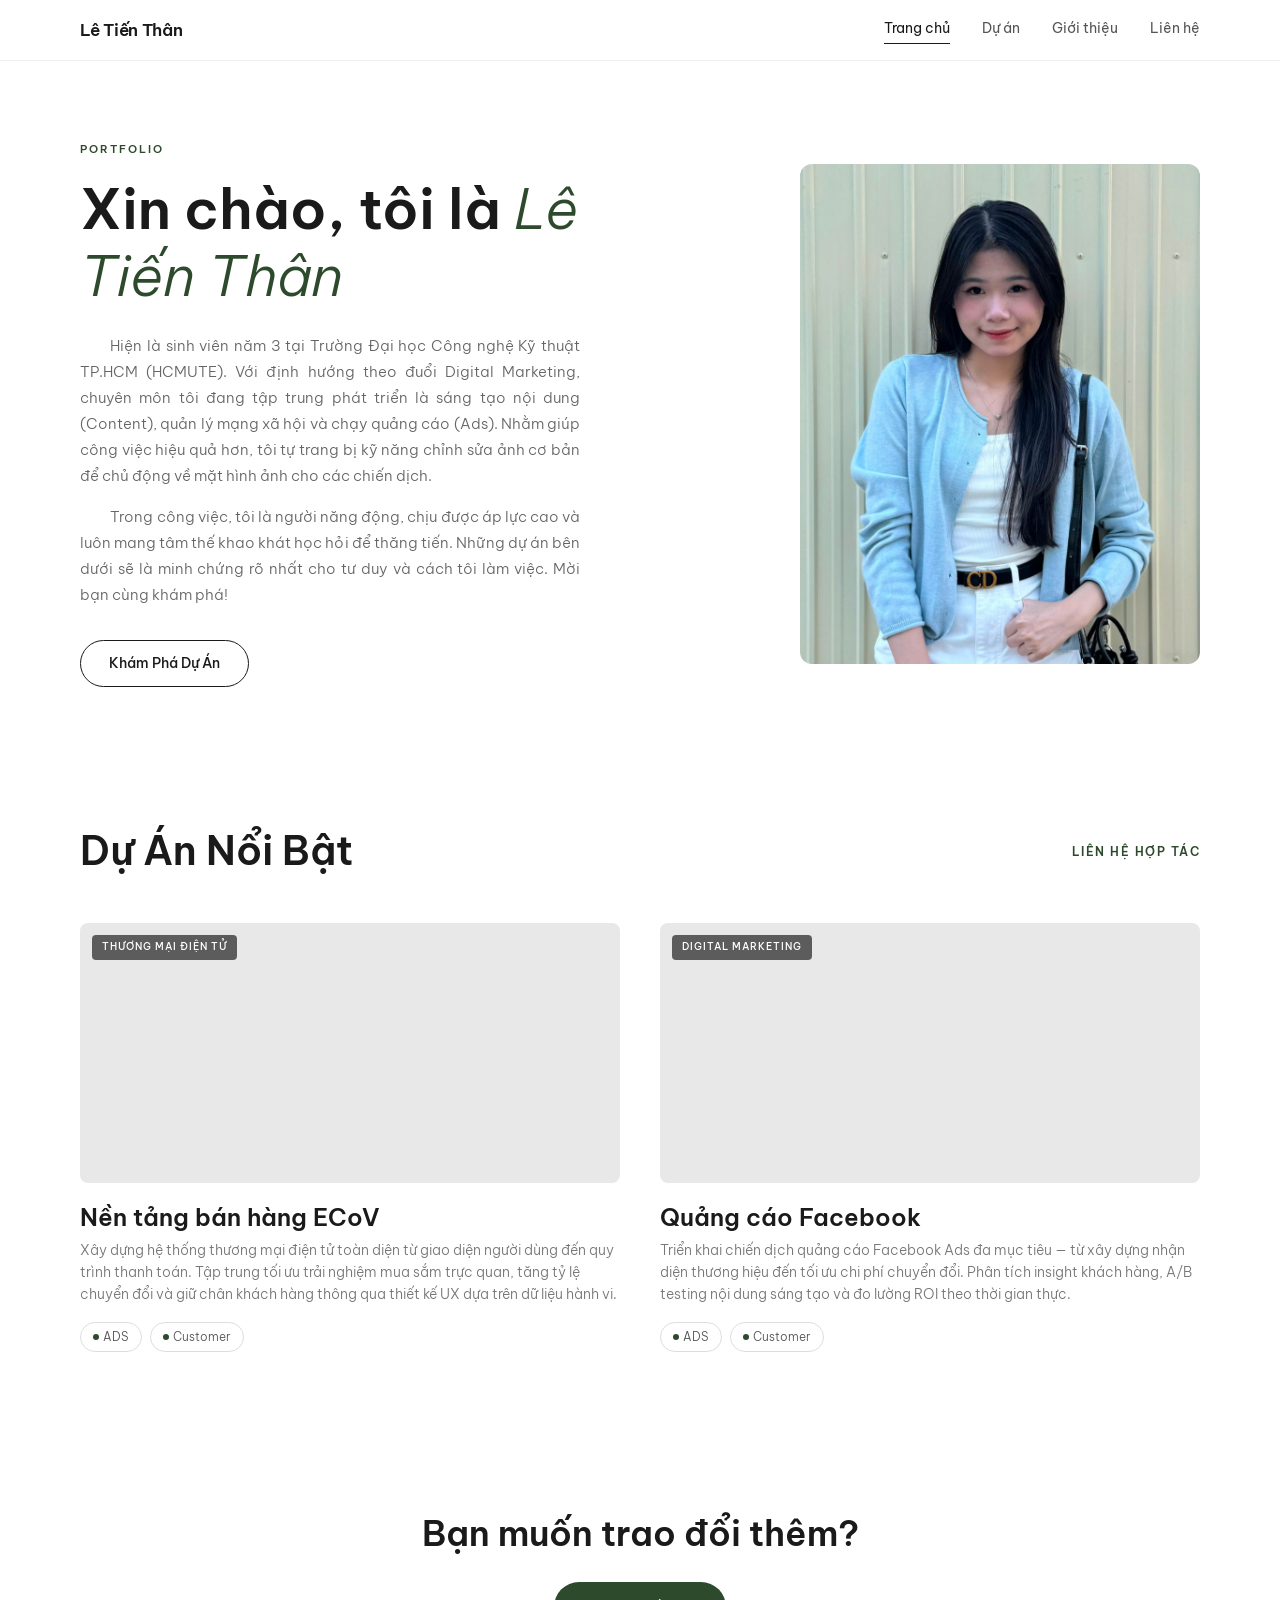
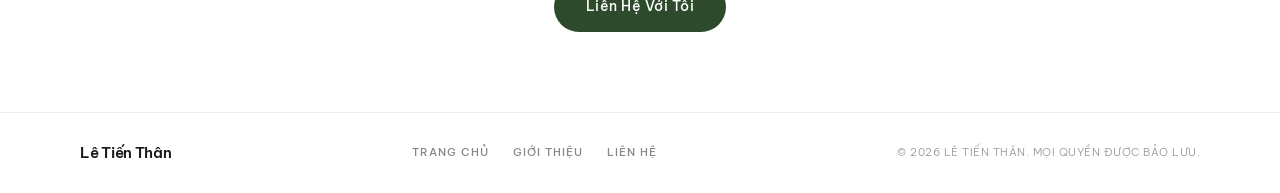
==== index.html @ 452ec24a "fix: change color and background btn" ====
<!DOCTYPE html>
<html lang="vi">

<head>
  <meta charset="UTF-8">
  <meta name="viewport" content="width=device-width, initial-scale=1.0">
  <meta name="description" content="Portfolio cá nhân của Lê Tiến Thân - Sinh viên ngành Thương mại điện tử tại HCMUTE">
  <meta property="og:title" content="Lê Tiến Thân | Portfolio">
  <meta property="og:description" content="Sinh viên Thương mại điện tử tại HCMUTE - Digital Marketing, Content, Ads">
  <meta property="og:type" content="website">
  <title>Lê Tiến Thân | Trang Chủ</title>
  <link rel="stylesheet" href="https://cdnjs.cloudflare.com/ajax/libs/font-awesome/6.5.1/css/all.min.css"
    crossorigin="anonymous" referrerpolicy="no-referrer" />
  <link rel="stylesheet" href="styles.css">
  <script src="script.js" defer></script>
</head>

<body>

  <!-- HEADER -->
  <header class="header">
    <div class="container">
      <a href="index.html" class="logo">Lê Tiến Thân</a>
      <nav class="nav">
        <a href="index.html" class="active">Trang chủ</a>
        <a href="#projects">Dự án</a>
        <a href="about.html">Giới thiệu</a>
        <a href="contact.html">Liên hệ</a>
      </nav>
      <button class="menu-toggle" type="button" aria-expanded="false" aria-label="Mở menu điều hướng">
        <span></span>
        <span></span>
        <span></span>
      </button>
    </div>
  </header>

  <!-- HERO -->
  <section class="hero-home reveal">
    <div class="container">
      <div class="hero-content">
        <span class="label-text">Portfolio</span>
        <h1>Xin chào, tôi là <em class="serif-italic">Lê Tiến Thân</em></h1>
        <p>Hiện là sinh viên năm 3 tại Trường Đại học Công nghệ Kỹ thuật TP.HCM (HCMUTE). Với định hướng theo đuổi
          Digital Marketing, chuyên môn tôi đang tập trung phát triển là sáng tạo nội dung (Content), quản lý mạng xã
          hội và chạy quảng cáo (Ads). Nhằm giúp công việc hiệu quả hơn, tôi tự trang bị kỹ năng chỉnh sửa ảnh cơ bản để
          chủ động về mặt hình ảnh cho các chiến dịch.</p>
        <p>Trong công việc, tôi là người năng động, chịu được áp lực cao và luôn mang tâm thế khao khát học hỏi để thăng
          tiến. Những dự án bên dưới sẽ là minh chứng rõ nhất cho tư duy và cách tôi làm việc. Mời bạn cùng khám phá!
        </p>
        <a href="#projects" class="btn-outline">Khám Phá Dự Án</a>
      </div>
      <div class="hero-image">
        <img src="images/profile.png" alt="Lê Tiến Thân"
          onerror="this.style.display='none'; this.parentElement.innerHTML='<div class=hero-image-placeholder>Thêm ảnh: images/profile.jpg</div>'">
      </div>
    </div>
  </section>

  <!-- PROJECTS -->
  <section class="projects-section reveal" id="projects">
    <div class="container">
      <div class="projects-header">
        <h2>Dự Án Nổi Bật</h2>
        <a href="contact.html">LIÊN HỆ HỢP TÁC</a>
      </div>
      <div class="projects-grid">

        <!-- Project 1: ECoV -->
        <a href="project-ecov.html" class="project-card">
          <div class="project-card-image">
            <span class="badge">Thương mại điện tử</span>
            <img src="images/project-1.jpg" alt="Nền tảng bán hàng ECoV" onerror="this.style.display='none'">
          </div>
          <h3>Nền tảng bán hàng ECoV</h3>
          <p>Xây dựng hệ thống thương mại điện tử toàn diện từ giao diện người dùng đến quy trình thanh toán. Tập trung
            tối ưu trải nghiệm mua sắm trực quan, tăng tỷ lệ chuyển đổi và giữ chân khách hàng thông qua thiết kế UX dựa
            trên dữ liệu hành vi.</p>
          <div class="project-tags">
            <span class="tag"><span class="dot"></span> ADS</span>
            <span class="tag"><span class="dot"></span> Customer</span>
          </div>
        </a>

        <!-- Project 2: Quảng cáo Facebook -->
        <a href="project-fbads.html" class="project-card">
          <div class="project-card-image">
            <span class="badge">Digital Marketing</span>
            <img src="images/project-2.jpg" alt="Quảng cáo Facebook" onerror="this.style.display='none'">
          </div>
          <h3>Quảng cáo Facebook</h3>
          <p>Triển khai chiến dịch quảng cáo Facebook Ads đa mục tiêu — từ xây dựng nhận diện thương hiệu đến tối ưu chi
            phí chuyển đổi. Phân tích insight khách hàng, A/B testing nội dung sáng tạo và đo lường ROI theo thời gian
            thực.</p>
          <div class="project-tags">
            <span class="tag"><span class="dot"></span> ADS</span>
            <span class="tag"><span class="dot"></span> Customer</span>
          </div>
        </a>

      </div>
    </div>
  </section>

  <!-- CTA LIÊN HỆ -->
  <section class="cta-section reveal">
    <div class="container">
      <h2>Bạn muốn trao đổi thêm?</h2>
      <a href="contact.html" class="btn-primary">Liên Hệ Với Tôi</a>
    </div>
  </section>

  <!-- FOOTER -->
  <footer class="footer">
    <div class="container">
      <span class="footer-logo">Lê Tiến Thân</span>
      <div class="footer-links">
        <a href="index.html">Trang chủ</a>
        <a href="about.html">Giới thiệu</a>
        <a href="contact.html">Liên hệ</a>
      </div>
      <span class="footer-copyright">© 2026 LÊ TIẾN THÂN. MỌI QUYỀN ĐƯỢC BẢO LƯU.</span>
    </div>
  </footer>

  <!-- BACK TO TOP -->
  <button class="back-to-top" id="back-to-top" aria-label="Quay lại đầu trang">
    <i class="fa-solid fa-arrow-up"></i>
  </button>

</body>

</html>
---- styles.css ----
/* ===== RESET & BASE ===== */
@import url('https://fonts.googleapis.com/css2?family=Be+Vietnam+Pro:ital,wght@0,300;0,400;0,500;0,600;0,700;1,300;1,400&display=swap');

*,
*::before,
*::after {
  margin: 0;
  padding: 0;
  box-sizing: border-box;
}

html {
  scroll-behavior: smooth;
}

body {
  font-family: 'Be Vietnam Pro', sans-serif;
  font-size: 16px;
  line-height: 1.6;
  color: #1a1a1a;
  background-color: #ffffff;
  font-weight: 300;
  -webkit-font-smoothing: antialiased;
}

a {
  text-decoration: none;
  color: inherit;
  transition: color 0.3s ease;
}

img {
  max-width: 100%;
  height: auto;
  display: block;
}

ul,
ol {
  list-style: none;
}

button {
  cursor: pointer;
  border: none;
  background: none;
  font-family: inherit;
}

input,
textarea {
  font-family: inherit;
  outline: none;
}

/* ===== TYPOGRAPHY ===== */
h1,
h2,
h3,
h4,
h5,
h6 {
  font-family: 'Be Vietnam Pro', sans-serif;
  font-weight: 600;
  line-height: 1.2;
}

h1 {
  font-size: 3.5rem;
}

h2 {
  font-size: 2.5rem;
}

h3 {
  font-size: 1.5rem;
}

h4 {
  font-size: 1.125rem;
}

.serif-italic {
  font-family: 'Be Vietnam Pro', sans-serif;
  font-weight: 300;
  font-style: italic;
  color: #2d4a2d;
}

.label-text {
  font-size: 0.7rem;
  font-weight: 600;
  letter-spacing: 2px;
  text-transform: uppercase;
  color: #2d4a2d;
}

/* ===== CONTAINER ===== */
.container {
  max-width: 1200px;
  margin: 0 auto;
  padding: 0 40px;
}

/* ===== HEADER / NAV ===== */
.header {
  position: sticky;
  top: 0;
  z-index: 100;
  background: #fff;
  border-bottom: 1px solid #eee;
}

.header .container {
  display: flex;
  justify-content: space-between;
  align-items: center;
  height: 60px;
  position: relative;
}

.logo {
  font-family: 'Be Vietnam Pro', sans-serif;
  font-size: 1.05rem;
  font-weight: 600;
  letter-spacing: -0.3px;
  color: #1a1a1a;
}

.nav {
  display: flex;
  align-items: center;
  gap: 32px;
}

.nav a {
  font-size: 0.85rem;
  font-weight: 400;
  color: #555;
  position: relative;
  padding-bottom: 2px;
}

.nav a:hover,
.nav a.active {
  color: #1a1a1a;
}

.nav a.active::after {
  content: '';
  position: absolute;
  bottom: -2px;
  left: 0;
  right: 0;
  height: 1px;
  background: #1a1a1a;
}

.menu-toggle {
  display: none;
  flex-direction: column;
  align-items: center;
  justify-content: center;
  gap: 5px;
  cursor: pointer;
  width: 44px;
  height: 44px;
  padding: 0;
}

.menu-toggle span {
  width: 24px;
  height: 2px;
  background: #1a1a1a;
  transition: transform 0.3s ease, opacity 0.3s ease;
}

.header.menu-open .menu-toggle span:nth-child(1) {
  transform: translateY(7px) rotate(45deg);
}

.header.menu-open .menu-toggle span:nth-child(2) {
  opacity: 0;
}

.header.menu-open .menu-toggle span:nth-child(3) {
  transform: translateY(-7px) rotate(-45deg);
}

/* ===== HERO - HOME ===== */
.hero-home {
  padding: 80px 0 60px;
}

.hero-home .container {
  display: flex;
  justify-content: space-between;
  align-items: center;
  gap: 60px;
}

.hero-content {
  flex: 1;
  max-width: 500px;
}

.hero-content .label-text {
  margin-bottom: 16px;
  display: block;
}

.hero-content h1 {
  margin-bottom: 24px;
}

.hero-content p {
  font-size: 0.95rem;
  color: #666;
  line-height: 1.7;
  margin-bottom: 16px;
  text-align: justify;
  text-indent: 2em;
}

.hero-content p:last-of-type {
  margin-bottom: 32px;
}

.hero-image {
  flex: 0 0 400px;
  height: 500px;
  border-radius: 12px;
  overflow: hidden;
  background: linear-gradient(135deg, #3a5a3a, #5a7a5a);
  position: relative;
}

.hero-image img {
  width: 100%;
  height: 100%;
  object-fit: cover;
}

.hero-image-placeholder {
  width: 100%;
  height: 100%;
  display: flex;
  align-items: center;
  justify-content: center;
  color: rgba(255, 255, 255, 0.5);
  font-size: 0.9rem;
}

/* ===== BUTTONS ===== */
.btn-outline {
  display: inline-block;
  padding: 12px 28px;
  border: 1.5px solid #1a1a1a;
  border-radius: 30px;
  font-size: 0.85rem;
  font-weight: 500;
  color: #1a1a1a;
  transition: all 0.3s ease;
}

.btn-outline:hover {
  background: #2d4a2d;;
  color: #fff;
}

.btn-primary {
  display: inline-block;
  padding: 14px 32px;
  background: #2d4a2d;
  color: #fff;
  border-radius: 30px;
  font-size: 0.85rem;
  font-weight: 500;
  letter-spacing: 0.5px;
  transition: all 0.3s ease;
  border: none;
}

.btn-primary:hover {
  background: #1e361e;
  transform: translateY(-1px);
}

.btn-primary:disabled {
  opacity: 0.7;
  cursor: not-allowed;
  transform: none;
}

.btn-dark {
  display: inline-flex;
  align-items: center;
  gap: 10px;
  padding: 16px 32px;
  background: #1a1a1a;
  color: #fff;
  border-radius: 0;
  font-size: 0.75rem;
  font-weight: 600;
  letter-spacing: 2px;
  text-transform: uppercase;
  transition: all 0.3s ease;
  border: none;
}

.btn-dark:hover {
  background: #333;
}

/* ===== PROJECTS SECTION ===== */
.projects-section {
  padding: 80px 0;
}

.projects-header {
  display: flex;
  justify-content: space-between;
  align-items: center;
  margin-bottom: 48px;
}

.projects-header a {
  font-size: 0.75rem;
  font-weight: 600;
  letter-spacing: 1.5px;
  text-transform: uppercase;
  color: #2d4a2d;
}

.projects-header a:hover {
  text-decoration: underline;
}

.projects-grid {
  display: grid;
  grid-template-columns: 1fr 1fr;
  gap: 40px;
}

.project-card {
  transition: transform 0.3s ease;
}

.project-card:hover {
  transform: translateY(-4px);
}

.project-card-image {
  width: 100%;
  height: 260px;
  border-radius: 8px;
  overflow: hidden;
  margin-bottom: 20px;
  background: #e8e8e8;
  position: relative;
}

.project-card-image img {
  width: 100%;
  height: 100%;
  object-fit: cover;
}

.project-card-image .badge {
  position: absolute;
  top: 12px;
  left: 12px;
  background: rgba(0, 0, 0, 0.6);
  color: #fff;
  padding: 4px 10px;
  border-radius: 4px;
  font-size: 0.65rem;
  font-weight: 500;
  letter-spacing: 1px;
  text-transform: uppercase;
}

.project-card h3 {
  margin-bottom: 8px;
  font-family: 'Be Vietnam Pro', sans-serif;
  font-weight: 600;
}

.project-card p {
  font-size: 0.85rem;
  color: #777;
  line-height: 1.6;
  margin-bottom: 16px;
}

.project-tags {
  display: flex;
  gap: 8px;
  flex-wrap: wrap;
}

.tag {
  display: inline-flex;
  align-items: center;
  gap: 4px;
  padding: 5px 12px;
  border: 1px solid #ddd;
  border-radius: 20px;
  font-size: 0.72rem;
  color: #555;
}

.tag .dot {
  width: 6px;
  height: 6px;
  border-radius: 50%;
  background: #2d4a2d;
}

/* ===== NEWSLETTER SECTION ===== */
.newsletter-section {
  padding: 60px 0;
  background: #f5f5f0;
  margin: 0;
}

.newsletter-section .container {
  max-width: 600px;
}

.newsletter-section h2 {
  font-size: 2rem;
  margin-bottom: 12px;
}

.newsletter-section p {
  font-size: 0.9rem;
  color: #777;
  margin-bottom: 32px;
}

.newsletter-form {
  display: flex;
  gap: 12px;
}

.newsletter-form input {
  flex: 1;
  padding: 14px 20px;
  border: 1px solid #ccc;
  border-radius: 30px;
  font-size: 0.85rem;
  background: #fff;
}

.newsletter-form input::placeholder {
  color: #aaa;
}

/* ===== FOOTER ===== */
.footer {
  padding: 28px 0;
  border-top: 1px solid #eee;
  background: #fff;
}

.footer .container {
  display: flex;
  justify-content: space-between;
  align-items: center;
  flex-wrap: wrap;
  gap: 16px;
}

.footer-logo {
  font-family: 'Be Vietnam Pro', sans-serif;
  font-size: 0.95rem;
  font-weight: 600;
  letter-spacing: -0.3px;
}

.footer-links {
  display: flex;
  gap: 24px;
}

.footer-links a {
  font-size: 0.7rem;
  font-weight: 500;
  letter-spacing: 1px;
  text-transform: uppercase;
  color: #888;
}

.footer-links a:hover {
  color: #1a1a1a;
}

.footer-copyright {
  font-size: 0.7rem;
  color: #999;
  letter-spacing: 0.5px;
}

/* ===== ABOUT PAGE - HERO ===== */
.hero-about {
  padding: 60px 0 80px;
}

.hero-about .container {
  display: flex;
  gap: 60px;
  align-items: stretch;
}

.about-image {
  flex: 0 0 380px;
  border-radius: 8px;
  overflow: hidden;
  background: linear-gradient(135deg, #555, #888);
  min-height: 450px;
  position: relative;
}

.about-image img {
  width: 100%;
  height: 100%;
  object-fit: cover;
}

.about-image-overlay {
  position: absolute;
  bottom: 0;
  left: 0;
  right: 0;
  padding: 24px;
  background: linear-gradient(transparent, rgba(0, 0, 0, 0.7));
  color: #fff;
}

.about-image-overlay p {
  font-size: 0.8rem;
  color: rgba(255, 255, 255, 0.8);
  line-height: 1.5;
}

.about-content {
  flex: 1;
  display: flex;
  flex-direction: column;
  justify-content: center;
}

.about-content .label-text {
  margin-bottom: 16px;
  display: block;
}

.about-content h1 {
  font-size: 3rem;
  margin-bottom: 28px;
  line-height: 1.15;
}

.about-content h1 em {
  color: #2d4a2d;
  font-style: normal;
  font-weight: 300;
}

.about-content .description {
  font-size: 0.9rem;
  color: #666;
  line-height: 1.8;
  margin-bottom: 20px;
  text-align: justify;
}

.about-content .view-link {
  font-size: 0.9rem;
  color: #1a1a1a;
  font-weight: 600;
  border-bottom: 1.5px solid #1a1a1a;
  padding-bottom: 2px;
  text-decoration: none;
}

.about-content .view-link:hover {
  color: #2d4a2d;
}

/* ===== SKILLS SECTION ===== */
.skills-section {
  padding: 80px 0;
  background: #fafafa;
}

.skills-section .container {
  display: flex;
  gap: 60px;
  align-items: flex-start;
}

.skills-intro {
  flex: 0 0 260px;
}

.skills-intro h2 {
  font-size: 2rem;
  margin-bottom: 16px;
}

.skills-intro p {
  font-size: 0.9rem;
  color: #777;
  line-height: 1.7;
}

.skills-grid {
  flex: 1;
  display: grid;
  grid-template-columns: repeat(3, 1fr);
  gap: 16px;
}

.skill-card {
  background: #fff;
  border: 1px solid #eee;
  border-radius: 12px;
  padding: 28px;
  transition: all 0.3s ease;
  text-align: center;
}

.skill-card:hover {
  border-color: #ccc;
  transform: translateY(-2px);
  box-shadow: 0 4px 16px rgba(0, 0, 0, 0.06);
}

.skill-icon {
  width: 40px;
  height: 40px;
  display: flex;
  align-items: center;
  justify-content: center;
  margin: 0 auto 16px;
  font-size: 1.4rem;
  color: #2d4a2d;
}

.skill-card .skill-label {
  font-size: 0.65rem;
  font-weight: 600;
  letter-spacing: 1.5px;
  text-transform: uppercase;
  color: #999;
  margin-bottom: 4px;
}

.skill-card .skill-name {
  font-size: 1rem;
  font-weight: 600;
  color: #1a1a1a;
}

/* ===== CTA SECTION ===== */
.cta-section {
  padding: 80px 0;
  text-align: center;
}

.cta-section h2 {
  font-size: 2.2rem;
  margin-bottom: 28px;
}

/* ===== CONTACT PAGE - HERO ===== */
.hero-contact {
  padding: 60px 0 40px;
}

.hero-contact h1 {
  font-size: 3.5rem;
  margin-bottom: 20px;
}

.hero-contact h1 em {
  color: #2d4a2d;
}

.hero-contact p {
  font-size: 0.9rem;
  color: #666;
  max-width: 400px;
  line-height: 1.7;
}

/* ===== CONTACT FORM SECTION ===== */
.contact-section {
  padding: 40px 0 60px;
}

.contact-section .container {
  display: flex;
  gap: 60px;
}

.contact-info {
  flex: 0 0 240px;
  align-self: flex-start;
}

.contact-block {
  margin-bottom: 36px;
}

.contact-block .label-text {
  margin-bottom: 12px;
  display: block;
}

.contact-block h3 {
  font-family: 'Be Vietnam Pro', sans-serif;
  font-size: 1.1rem;
  font-weight: 600;
  margin-bottom: 4px;
}

.contact-block p {
  font-size: 0.85rem;
  color: #777;
  line-height: 1.5;
}

.social-icons {
  display: flex;
  gap: 12px;
}

.social-icon {
  width: 40px;
  height: 40px;
  border: 1px solid #ddd;
  border-radius: 50%;
  display: flex;
  align-items: center;
  justify-content: center;
  font-size: 0.85rem;
  color: #555;
  transition: all 0.3s ease;
}

.social-icon:hover {
  border-color: #2d4a2d;
  color: #2d4a2d;
  background: #f0f5f0;
}

.contact-content {
  flex: 1;
  display: flex;
  flex-direction: column;
  gap: 24px;
}

.contact-form {
  padding: 32px;
  background: #f8f7f1;
  border: 1px solid #ece8da;
  border-radius: 16px;
}

.contact-form-intro {
  margin-bottom: 24px;
}

.contact-form-intro .label-text {
  display: block;
  margin-bottom: 12px;
}

.contact-form-intro h2 {
  font-size: 2rem;
  margin-bottom: 12px;
}

.contact-form-intro p {
  font-size: 0.9rem;
  color: #666;
  line-height: 1.7;
  max-width: 680px;
}

.form-grid {
  display: grid;
  grid-template-columns: repeat(2, minmax(0, 1fr));
  gap: 16px;
}

.form-field {
  display: flex;
  flex-direction: column;
  gap: 8px;
}

.form-field span {
  font-size: 0.8rem;
  font-weight: 500;
  color: #444;
}

.form-field input,
.form-field textarea {
  width: 100%;
  padding: 14px 16px;
  border: 1px solid #d9d4c5;
  border-radius: 12px;
  background: #fff;
  color: #1a1a1a;
  font-size: 0.92rem;
  transition: border-color 0.3s ease, box-shadow 0.3s ease;
}

.form-field input::placeholder,
.form-field textarea::placeholder {
  color: #a0a0a0;
}

.form-field input:focus,
.form-field textarea:focus {
  border-color: #2d4a2d;
  box-shadow: 0 0 0 3px rgba(45, 74, 45, 0.08);
}

.form-field textarea {
  min-height: 170px;
  resize: vertical;
}

.form-field-full {
  grid-column: 1 / -1;
}

.hidden-field {
  position: absolute;
  left: -9999px;
  width: 1px;
  height: 1px;
  overflow: hidden;
}

.form-actions {
  display: flex;
  align-items: center;
  gap: 16px;
  flex-wrap: wrap;
  margin-top: 24px;
}

.form-note {
  font-size: 0.85rem;
  color: #666;
}

.form-status {
  min-height: 24px;
  margin-top: 16px;
  font-size: 0.9rem;
  font-weight: 500;
}

.form-status[data-state="pending"] {
  color: #666;
}

.form-status[data-state="success"] {
  color: #2d4a2d;
}

.form-status[data-state="error"] {
  color: #9f2f2f;
}

.contact-cards {
  display: grid;
  grid-template-columns: repeat(3, minmax(0, 1fr));
  gap: 16px;
}

.contact-action-card {
  display: flex;
  flex-direction: column;
  align-items: flex-start;
  min-height: 220px;
  padding: 32px 24px;
  background: #fff;
  border: 1px solid #eee;
  border-radius: 12px;
  text-decoration: none;
  color: inherit;
  transition: all 0.3s ease;
}

.contact-action-card:hover {
  border-color: #2d4a2d;
  transform: translateY(-3px);
  box-shadow: 0 8px 24px rgba(0, 0, 0, 0.06);
}

.contact-card-icon {
  width: 48px;
  height: 48px;
  display: flex;
  align-items: center;
  justify-content: center;
  background: #f5f5f0;
  border-radius: 10px;
  margin-bottom: 20px;
  color: #2d4a2d;
}

.contact-action-card h3 {
  font-family: 'Be Vietnam Pro', sans-serif;
  font-size: 1rem;
  font-weight: 600;
  margin-bottom: 4px;
}

.contact-action-card p {
  font-size: 0.8rem;
  color: #888;
  margin-bottom: 20px;
  line-height: 1.4;
}

.contact-card-cta {
  margin-top: auto;
  font-size: 0.75rem;
  font-weight: 600;
  color: #2d4a2d;
  letter-spacing: 0.5px;
}

/* ===== AVAILABILITY SECTION ===== */
.availability-section {
  padding: 0 0 80px;
}

.availability-section .container {
  display: flex;
  gap: 0;
  align-items: stretch;
}

.availability-image {
  flex: 0 0 50%;
  min-height: 350px;
  background: linear-gradient(135deg, #c0c0c0, #a0a0a0);
  position: relative;
}

.availability-image img {
  width: 100%;
  height: 100%;
  object-fit: cover;
}

.availability-content {
  flex: 1;
  display: flex;
  flex-direction: column;
  justify-content: center;
  padding: 40px 60px;
}

.availability-content .label-text {
  margin-bottom: 16px;
  display: block;
}

.availability-content h2 {
  font-size: 2rem;
  margin-bottom: 20px;
  line-height: 1.3;
}

.availability-content p {
  font-size: 0.9rem;
  color: #777;
  line-height: 1.7;
}

/* ===== FORM OVERLAY / LOADING ===== */
.contact-form {
  position: relative;
}

.form-overlay {
  display: none;
  position: absolute;
  inset: 0;
  background: rgba(248, 247, 241, 0.92);
  border-radius: 16px;
  z-index: 10;
  flex-direction: column;
  align-items: center;
  justify-content: center;
  gap: 16px;
  backdrop-filter: blur(2px);
}

.form-overlay.show {
  display: flex;
}

.form-spinner {
  width: 36px;
  height: 36px;
  border: 3px solid #e0ddd0;
  border-top-color: #2d4a2d;
  border-radius: 50%;
  animation: spin 0.8s linear infinite;
}

@keyframes spin {
  to {
    transform: rotate(360deg);
  }
}

.form-overlay p {
  font-size: 0.9rem;
  color: #555;
  font-weight: 500;
}

/* ===== FIELD VALIDATION ===== */
.field-error {
  border-color: #d44 !important;
  box-shadow: 0 0 0 3px rgba(221, 68, 68, 0.1) !important;
}

@keyframes shake {

  0%,
  100% {
    transform: translateX(0);
  }

  20% {
    transform: translateX(-6px);
  }

  40% {
    transform: translateX(6px);
  }

  60% {
    transform: translateX(-4px);
  }

  80% {
    transform: translateX(4px);
  }
}

.shake {
  animation: shake 0.5s ease;
}

/* ===== TOAST NOTIFICATION ===== */
.toast-notification {
  position: fixed;
  bottom: 32px;
  right: 32px;
  display: flex;
  align-items: flex-start;
  gap: 12px;
  padding: 16px 20px;
  background: #fff;
  border: 1px solid #e0e0e0;
  border-left: 4px solid #2d4a2d;
  border-radius: 12px;
  box-shadow: 0 8px 32px rgba(0, 0, 0, 0.12);
  z-index: 1000;
  max-width: 380px;
  transform: translateX(120%);
  opacity: 0;
  transition: transform 0.4s cubic-bezier(0.22, 1, 0.36, 1), opacity 0.4s ease;
  pointer-events: none;
}

.toast-notification.show {
  transform: translateX(0);
  opacity: 1;
  pointer-events: auto;
}

.toast-icon {
  font-size: 1.4rem;
  color: #2d4a2d;
  flex-shrink: 0;
  margin-top: 2px;
}

.toast-content strong {
  display: block;
  font-size: 0.9rem;
  margin-bottom: 4px;
  color: #1a1a1a;
}

.toast-content p {
  font-size: 0.8rem;
  color: #666;
  line-height: 1.4;
  margin: 0;
}

.toast-close {
  background: none;
  border: none;
  font-size: 1rem;
  color: #999;
  cursor: pointer;
  padding: 4px;
  flex-shrink: 0;
  transition: color 0.2s ease;
}

.toast-close:hover {
  color: #333;
}

/* ===== SCROLL REVEAL ===== */
.reveal {
  opacity: 0;
  transform: translateY(30px);
  transition: opacity 0.7s cubic-bezier(0.22, 1, 0.36, 1), transform 0.7s cubic-bezier(0.22, 1, 0.36, 1);
}

.reveal.revealed {
  opacity: 1;
  transform: translateY(0);
}

/* ===== BACK TO TOP ===== */
.back-to-top {
  position: fixed;
  bottom: 32px;
  right: 32px;
  width: 44px;
  height: 44px;
  border-radius: 50%;
  background: #2d4a2d;
  color: #fff;
  border: none;
  cursor: pointer;
  display: flex;
  align-items: center;
  justify-content: center;
  font-size: 1rem;
  box-shadow: 0 4px 12px rgba(45, 74, 45, 0.3);
  opacity: 0;
  visibility: hidden;
  transform: translateY(16px);
  transition: all 0.3s ease;
  z-index: 90;
}

.back-to-top.show {
  opacity: 1;
  visibility: visible;
  transform: translateY(0);
}

.back-to-top:hover {
  background: #1e361e;
  transform: translateY(-2px);
  box-shadow: 0 6px 20px rgba(45, 74, 45, 0.4);
}

/* ===== RESPONSIVE ===== */
@media (max-width: 992px) {
  h1 {
    font-size: 2.5rem;
  }

  h2 {
    font-size: 2rem;
  }

  .hero-home .container {
    flex-direction: column;
  }

  .hero-image {
    flex: none;
    width: 100%;
    height: 280px;
  }

  .projects-grid {
    grid-template-columns: 1fr;
  }

  .hero-about .container {
    flex-direction: column;
  }

  .about-image {
    flex: none;
    width: 100%;
    min-height: 350px;
  }

  .skills-section .container {
    flex-direction: column;
  }

  .skills-intro {
    flex: none;
  }

  .contact-section .container {
    flex-direction: column;
  }

  .contact-cards {
    grid-template-columns: repeat(2, minmax(0, 1fr));
  }

  .availability-section .container {
    flex-direction: column;
  }

  .availability-image {
    min-height: 250px;
  }

  .availability-content {
    padding: 32px 20px;
  }
}

@media (max-width: 768px) {
  .container {
    padding: 0 20px;
  }

  h1 {
    font-size: 2rem;
  }

  .nav {
    display: none;
  }

  .menu-toggle {
    display: flex;
  }

  .header .container {
    height: auto;
    min-height: 60px;
    flex-wrap: wrap;
    padding-top: 8px;
    padding-bottom: 8px;
  }

  .nav {
    order: 3;
    width: 100%;
    flex-direction: column;
    align-items: flex-start;
    gap: 16px;
    padding-top: 16px;
    padding-bottom: 16px;
    margin-top: 12px;
    border-top: 1px solid #eee;
  }

  .header.menu-open .nav {
    display: flex;
  }

  .hero-home {
    padding: 48px 0 40px;
  }

  .hero-contact h1 {
    font-size: 2.2rem;
  }

  .contact-form-intro h2 {
    font-size: 1.5rem;
  }

  .skills-grid {
    grid-template-columns: repeat(2, 1fr);
  }

  .skill-card {
    padding: 20px;
  }

  .form-grid {
    grid-template-columns: 1fr;
  }

  .form-field-full {
    grid-column: auto;
  }

  .contact-form {
    padding: 24px 20px;
  }

  .contact-cards {
    grid-template-columns: 1fr;
  }

  .contact-action-card {
    min-height: auto;
    padding: 24px 20px;
  }

  .cta-section h2 {
    font-size: 1.6rem;
  }

  .footer .container {
    flex-direction: column;
    text-align: center;
  }

  .footer-links {
    justify-content: center;
  }

  .toast-notification {
    left: 16px;
    right: 16px;
    bottom: 16px;
    max-width: none;
  }

  .back-to-top {
    bottom: 20px;
    right: 20px;
    width: 40px;
    height: 40px;
  }

  .project-cover-image {
    height: 200px;
  }

  .project-meta {
    gap: 16px;
  }
}

@media (max-width: 480px) {
  h1 {
    font-size: 1.7rem;
  }

  h2 {
    font-size: 1.5rem;
  }

  .container {
    padding: 0 16px;
  }

  .hero-home {
    padding: 32px 0;
  }

  .hero-content p {
    font-size: 0.88rem;
  }

  .hero-image {
    height: 220px;
  }

  .skills-grid {
    grid-template-columns: repeat(2, 1fr);
    gap: 10px;
  }

  .skill-card {
    padding: 16px;
  }

  .skill-icon {
    font-size: 1.2rem;
    margin-bottom: 10px;
  }

  .skill-card .skill-name {
    font-size: 0.88rem;
  }

  .project-card-image {
    height: 180px;
  }

  .projects-section,
  .skills-section,
  .cta-section {
    padding: 48px 0;
  }

  .about-image {
    min-height: 280px;
  }

  .about-content h1 {
    font-size: 2rem;
  }

  .availability-image {
    min-height: 200px;
  }

  .btn-outline,
  .btn-primary {
    padding: 12px 24px;
    font-size: 0.82rem;
  }

  .form-actions {
    flex-direction: column;
    align-items: flex-start;
  }
}

@media (max-width: 375px) {
  .skills-grid {
    grid-template-columns: 1fr 1fr;
    gap: 8px;
  }

  .skill-card {
    padding: 14px;
  }

  .hero-contact h1 {
    font-size: 1.8rem;
  }

  .contact-form {
    padding: 20px 16px;
  }
}

/* Safe area for notched phones */
@supports (padding: env(safe-area-inset-bottom)) {
  .footer {
    padding-bottom: calc(28px + env(safe-area-inset-bottom));
  }

  .back-to-top {
    bottom: calc(20px + env(safe-area-inset-bottom));
  }

  .toast-notification {
    bottom: calc(32px + env(safe-area-inset-bottom));
  }
}

/* ===== PROJECT DETAIL PAGES ===== */
.project-detail-hero {
  padding: 60px 0 40px;
}

.back-link {
  display: inline-block;
  font-size: 0.8rem;
  color: #888;
  margin-bottom: 24px;
  transition: color 0.3s ease;
}

.back-link:hover {
  color: #2d4a2d;
}

.project-detail-hero .label-text {
  display: block;
  margin-bottom: 12px;
}

.project-detail-hero h1 {
  font-size: 3rem;
  margin-bottom: 20px;
}

.project-detail-subtitle {
  font-size: 0.95rem;
  color: #666;
  max-width: 600px;
  line-height: 1.7;
  margin-bottom: 36px;
}

.project-meta {
  display: flex;
  gap: 48px;
  padding-top: 24px;
  border-top: 1px solid #eee;
}

.meta-item {
  display: flex;
  flex-direction: column;
  gap: 4px;
}

.meta-label {
  font-size: 0.65rem;
  font-weight: 600;
  letter-spacing: 1.5px;
  text-transform: uppercase;
  color: #999;
}

.meta-value {
  font-size: 0.9rem;
  font-weight: 500;
  color: #1a1a1a;
}

.project-detail-cover {
  padding: 40px 0;
}

.project-cover-image {
  width: 100%;
  height: 400px;
  border-radius: 12px;
  overflow: hidden;
  background: linear-gradient(135deg, #e0e0e0, #c8c8c8);
}

.project-cover-image img {
  width: 100%;
  height: 100%;
  object-fit: cover;
}

.project-detail-content {
  padding: 40px 0;
  border-top: 1px solid #f0f0f0;
}

.content-grid {
  display: flex;
  gap: 60px;
}

.content-sidebar {
  flex: 0 0 200px;
}

.content-sidebar h3 {
  font-size: 1.1rem;
  font-weight: 600;
  color: #1a1a1a;
}

.content-main {
  flex: 1;
}

.content-main p {
  font-size: 0.9rem;
  color: #555;
  line-height: 1.8;
  margin-bottom: 16px;
}

.detail-list {
  list-style: none;
  padding: 0;
}

.detail-list li {
  font-size: 0.9rem;
  color: #555;
  line-height: 1.8;
  margin-bottom: 16px;
  padding-left: 20px;
  position: relative;
}

.detail-list li::before {
  content: '';
  position: absolute;
  left: 0;
  top: 10px;
  width: 6px;
  height: 6px;
  border-radius: 50%;
  background: #2d4a2d;
}

.detail-list li strong {
  color: #1a1a1a;
  font-weight: 600;
}

.cta-section h2 a {
  color: #1a1a1a;
  transition: color 0.3s ease;
}

.cta-section h2 a:hover {
  color: #2d4a2d;
}

a.project-card {
  display: block;
  text-decoration: none;
  color: inherit;
}

@media (max-width: 992px) {
  .project-meta {
    flex-wrap: wrap;
    gap: 24px;
  }

  .content-grid {
    flex-direction: column;
    gap: 20px;
  }

  .content-sidebar {
    flex: none;
  }
}

@media (max-width: 768px) {
  .project-detail-hero h1 {
    font-size: 2rem;
  }

  .project-cover-image {
    height: 250px;
  }
}
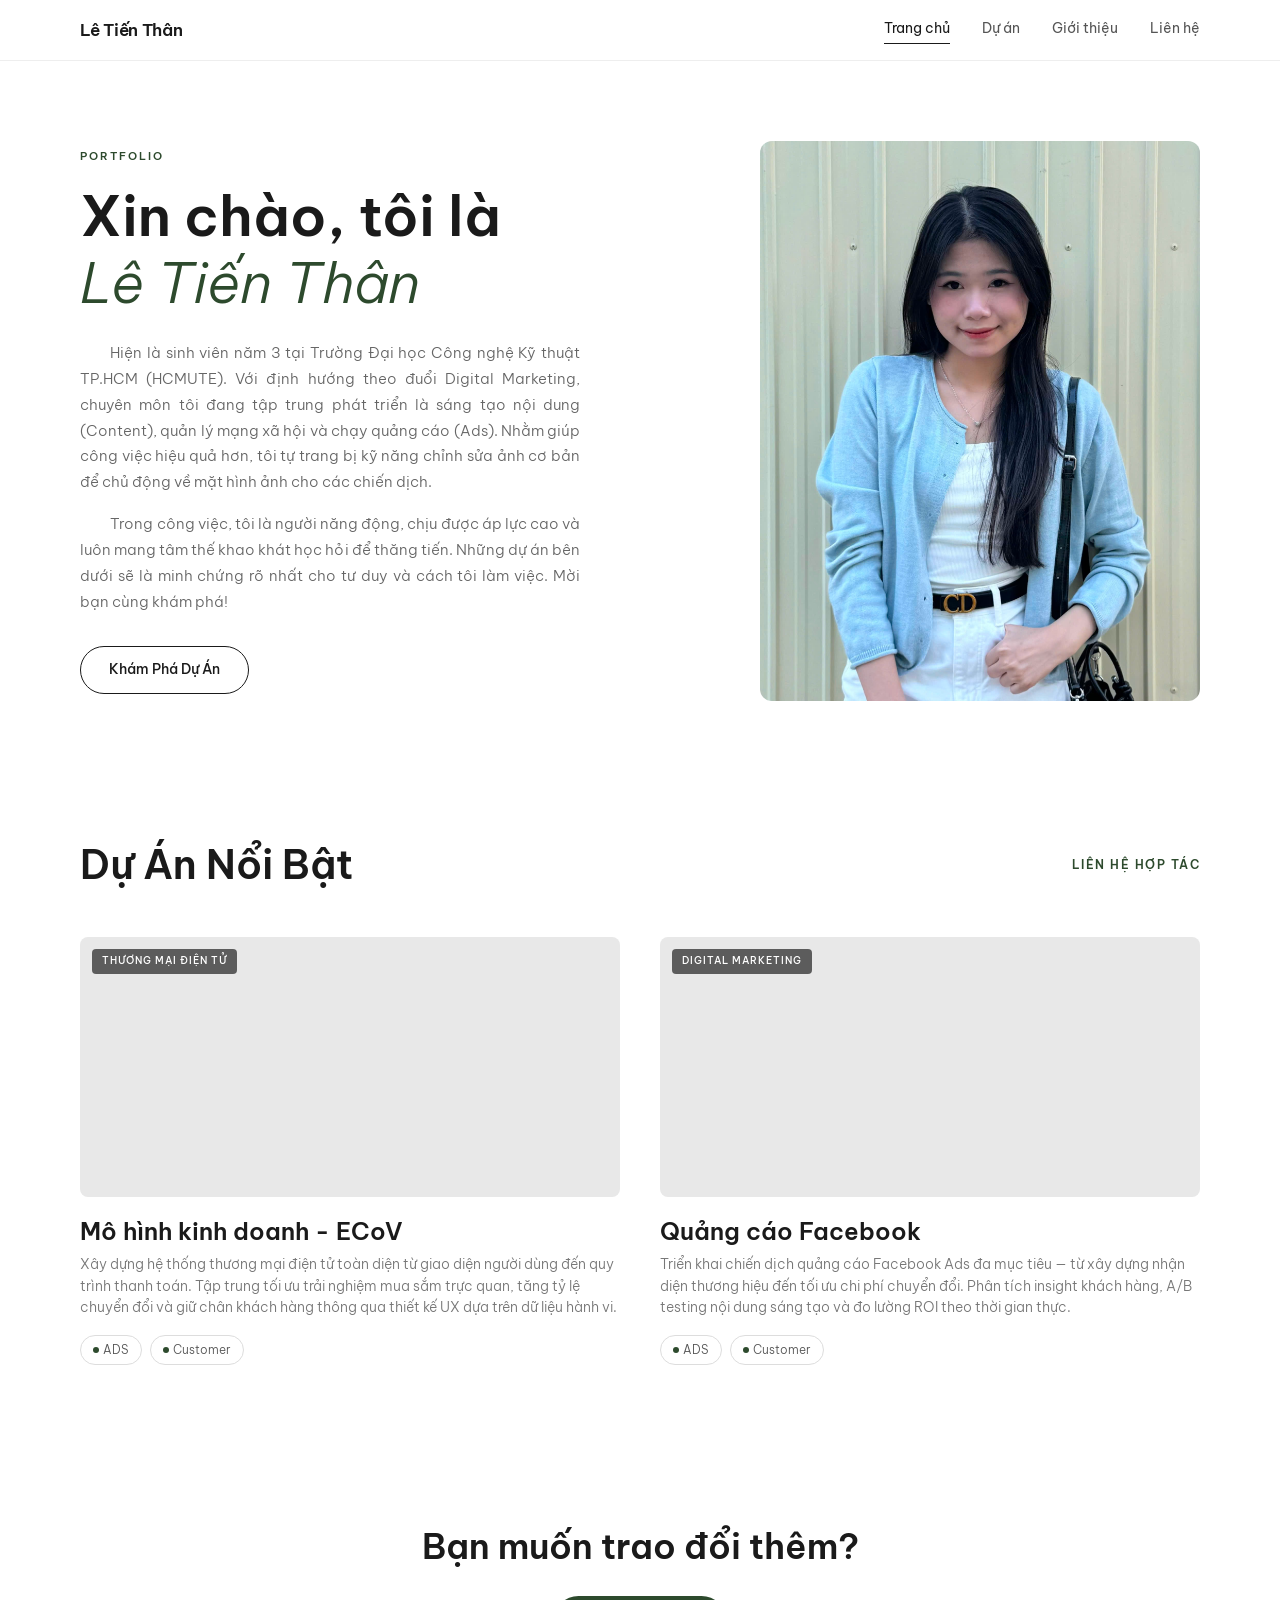
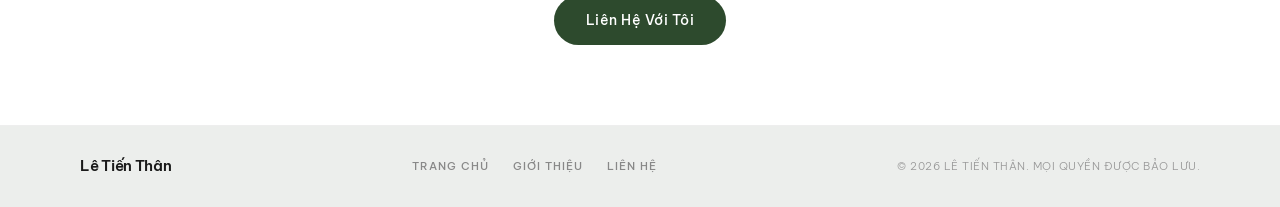
==== commit 21cd3659: "add description" ====
--- a/index.html
+++ b/index.html
@@ -70,9 +70,9 @@
         <a href="project-ecov.html" class="project-card">
           <div class="project-card-image">
             <span class="badge">Thương mại điện tử</span>
-            <img src="images/project-1.jpg" alt="Nền tảng bán hàng ECoV" onerror="this.style.display='none'">
+            <img src="images/project-1.jpg" alt="Mô hình kinh doanh - ECoV" onerror="this.style.display='none'">
           </div>
-          <h3>Nền tảng bán hàng ECoV</h3>
+          <h3>Mô hình kinh doanh - ECoV</h3>
           <p>Xây dựng hệ thống thương mại điện tử toàn diện từ giao diện người dùng đến quy trình thanh toán. Tập trung
             tối ưu trải nghiệm mua sắm trực quan, tăng tỷ lệ chuyển đổi và giữ chân khách hàng thông qua thiết kế UX dựa
             trên dữ liệu hành vi.</p>
--- a/styles.css
+++ b/styles.css
@@ -126,6 +126,9 @@
   font-weight: 600;
   letter-spacing: -0.3px;
   color: #1a1a1a;
+  display: inline-block;
+  white-space: nowrap;
+  flex-shrink: 0;
 }
 
 .nav {
@@ -209,7 +212,10 @@
   margin-bottom: 16px;
   display: block;
 }
-
+.hero-content h1 .serif-italic {
+  display: inline-block;
+  white-space: nowrap;
+}
 .hero-content h1 {
   margin-bottom: 24px;
 }
@@ -228,8 +234,8 @@
 }
 
 .hero-image {
-  flex: 0 0 400px;
-  height: 500px;
+  flex: 0 0 440px;
+  height: 560px;
   border-radius: 12px;
   overflow: hidden;
   background: linear-gradient(135deg, #3a5a3a, #5a7a5a);
@@ -462,7 +468,7 @@
 .footer {
   padding: 28px 0;
   border-top: 1px solid #eee;
-  background: #fff;
+  background: #eceeec;
 }
 
 .footer .container {
@@ -711,7 +717,9 @@
   flex: 0 0 240px;
   align-self: flex-start;
 }
-
+.contact-info {
+    grid-template-columns: 1fr;
+  }
 .contact-block {
   margin-bottom: 36px;
 }
@@ -1198,8 +1206,9 @@
 
   .hero-image {
     flex: none;
-    width: 100%;
-    height: 280px;
+    width: min(100%, 420px);
+    height: 560px;
+    margin: 0 auto;
   }
 
   .projects-grid {
@@ -1290,6 +1299,11 @@
     padding: 48px 0 40px;
   }
 
+  .hero-image {
+    width: min(100%, 360px);
+    height: 500px;
+  }
+
   .hero-contact h1 {
     font-size: 2.2rem;
   }
@@ -1385,7 +1399,8 @@
   }
 
   .hero-image {
-    height: 220px;
+    width: min(100%, 300px);
+    height: 420px;
   }
 
   .skills-grid {
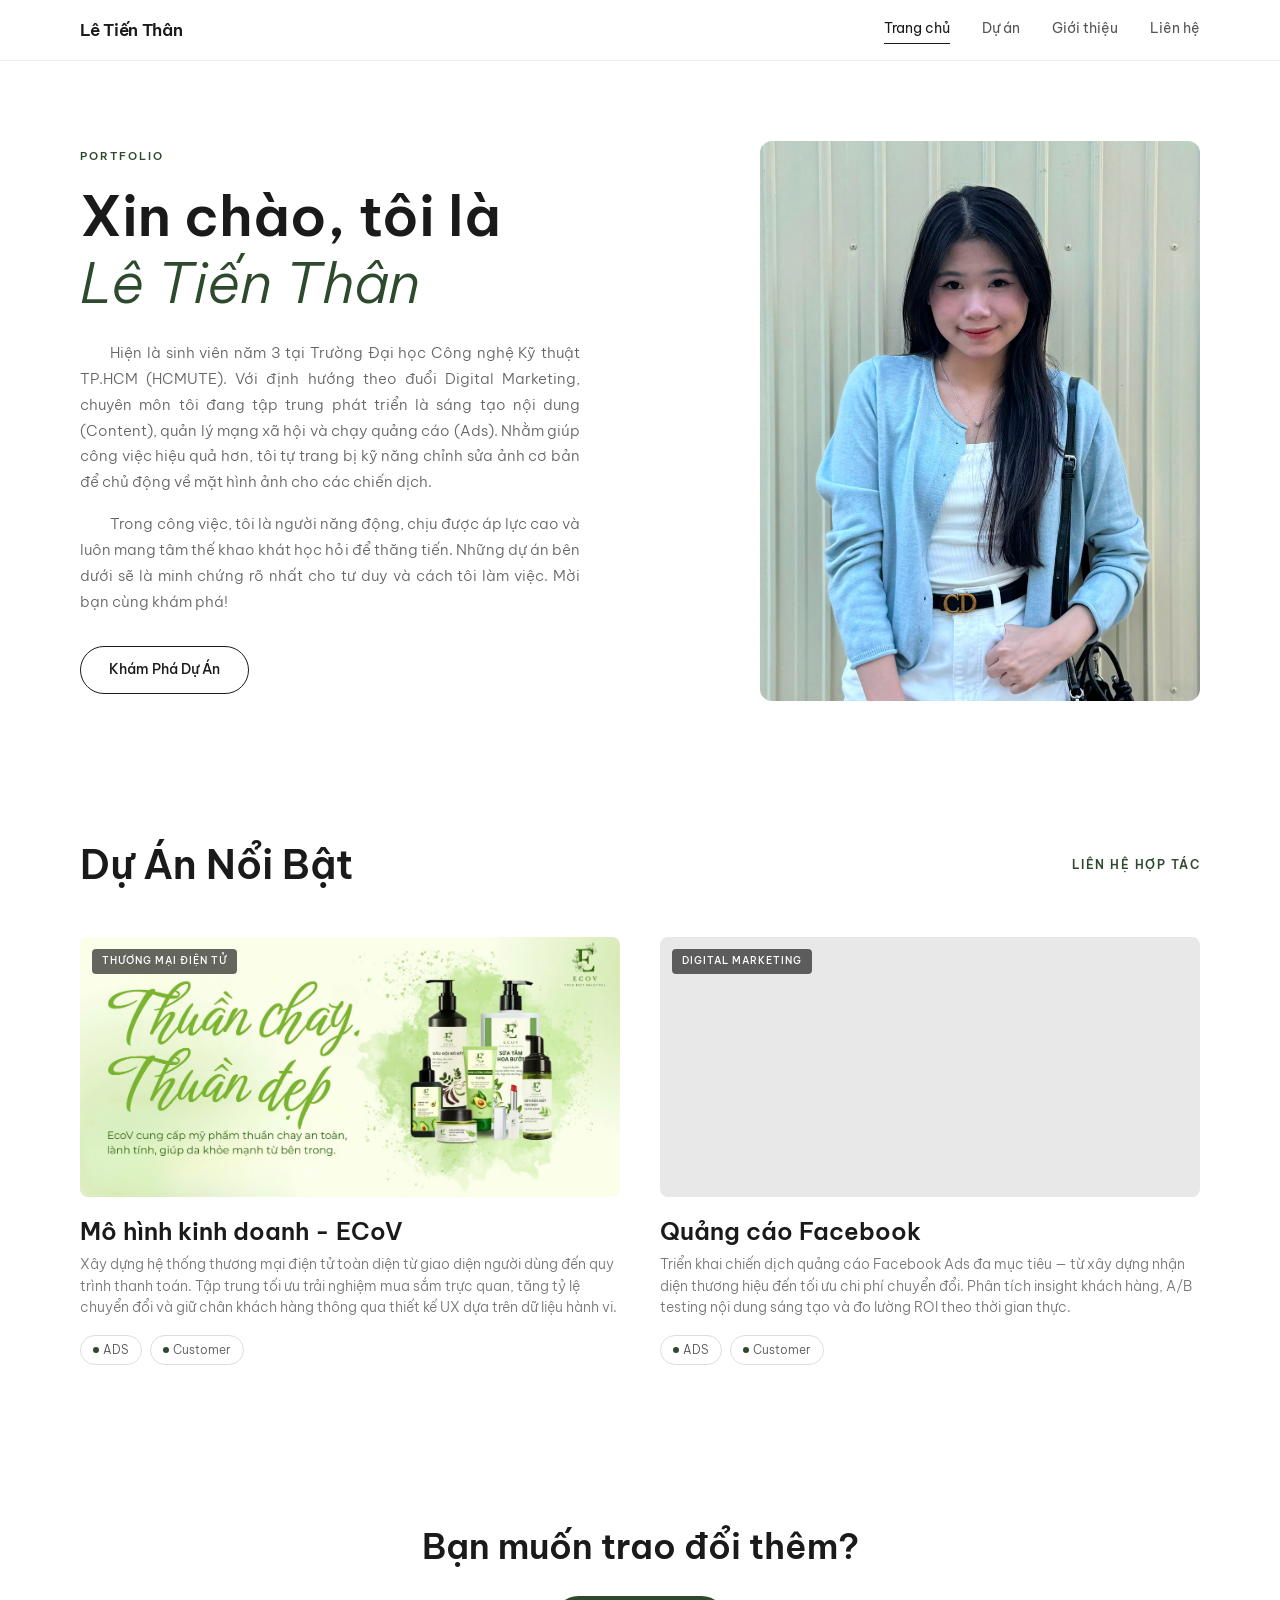
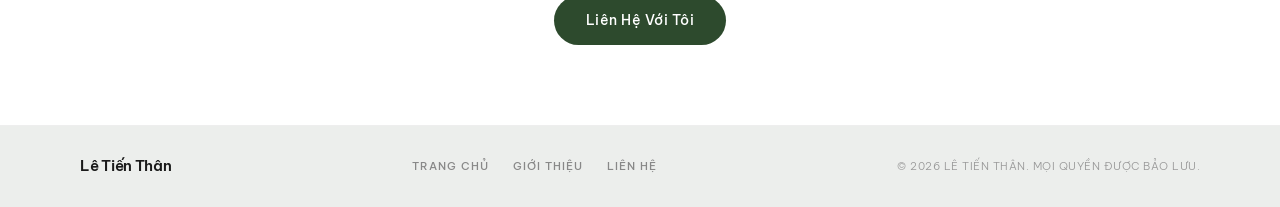
==== commit 9b4d7a4d: "abc" ====
--- a/index.html
+++ b/index.html
@@ -70,7 +70,7 @@
         <a href="project-ecov.html" class="project-card">
           <div class="project-card-image">
             <span class="badge">Thương mại điện tử</span>
-            <img src="images/project-1.jpg" alt="Mô hình kinh doanh - ECoV" onerror="this.style.display='none'">
+            <img src="images/project-1.png" alt="Mô hình kinh doanh - ECoV" onerror="this.style.display='none'">
           </div>
           <h3>Mô hình kinh doanh - ECoV</h3>
           <p>Xây dựng hệ thống thương mại điện tử toàn diện từ giao diện người dùng đến quy trình thanh toán. Tập trung
--- a/styles.css
+++ b/styles.css
@@ -1368,10 +1368,6 @@
     height: 40px;
   }
 
-  .project-cover-image {
-    height: 200px;
-  }
-
   .project-meta {
     gap: 16px;
   }
@@ -1557,16 +1553,17 @@
 
 .project-cover-image {
   width: 100%;
-  height: 400px;
+  height: auto;
   border-radius: 12px;
   overflow: hidden;
+  display: flex;
   background: linear-gradient(135deg, #e0e0e0, #c8c8c8);
 }
 
 .project-cover-image img {
   width: 100%;
-  height: 100%;
-  object-fit: cover;
+  height: auto;
+  display: block;
 }
 
 .project-detail-content {
@@ -1665,8 +1662,91 @@
   .project-detail-hero h1 {
     font-size: 2rem;
   }
-
-  .project-cover-image {
-    height: 250px;
+}
+
+/* ===== RESULTS & STATISTICS ===== */
+.stats-grid {
+  display: grid;
+  grid-template-columns: repeat(auto-fit, minmax(130px, 1fr));
+  gap: 20px;
+  margin-bottom: 32px;
+}
+
+.stat-card {
+  background: #fff;
+  padding: 24px 16px;
+  border-radius: 12px;
+  text-align: center;
+  border: 1px solid #eaeaea;
+  transition: transform 0.3s ease, box-shadow 0.3s ease, border-color 0.3s;
+}
+
+.stat-card:hover {
+  transform: translateY(-4px);
+  box-shadow: 0 10px 24px rgba(0,0,0,0.06);
+  border-color: #2d4a2d;
+}
+
+.stat-number {
+  font-family: 'Be Vietnam Pro', sans-serif;
+  font-size: 2rem;
+  font-weight: 700;
+  color: #2d4a2d;
+  margin-bottom: 8px;
+  line-height: 1.1;
+}
+
+.stat-label {
+  font-size: 0.75rem;
+  font-weight: 600;
+  color: #777;
+  text-transform: uppercase;
+  letter-spacing: 0.5px;
+}
+
+.results-gallery {
+  display: grid;
+  grid-template-columns: repeat(2, 1fr);
+  gap: 20px;
+}
+
+.result-img-wrapper {
+  position: relative;
+  background: #f8f8f8;
+  border-radius: 8px;
+  overflow: hidden;
+  border: 1px solid #f0f0f0;
+}
+
+.result-img-wrapper img {
+  width: 100%;
+  height: auto;
+  display: block;
+  transition: transform 0.4s ease;
+  position: relative;
+  z-index: 2;
+}
+
+.result-img-wrapper:hover img {
+  transform: scale(1.03);
+}
+
+.img-placeholder-text {
+  position: absolute;
+  inset: 0;
+  display: flex;
+  align-items: center;
+  justify-content: center;
+  color: #a0a0a0;
+  font-size: 0.85rem;
+  z-index: 1;
+}
+
+@media (max-width: 576px) {
+  .results-gallery {
+    grid-template-columns: 1fr;
+  }
+  .stats-grid {
+    grid-template-columns: 1fr 1fr;
   }
 }
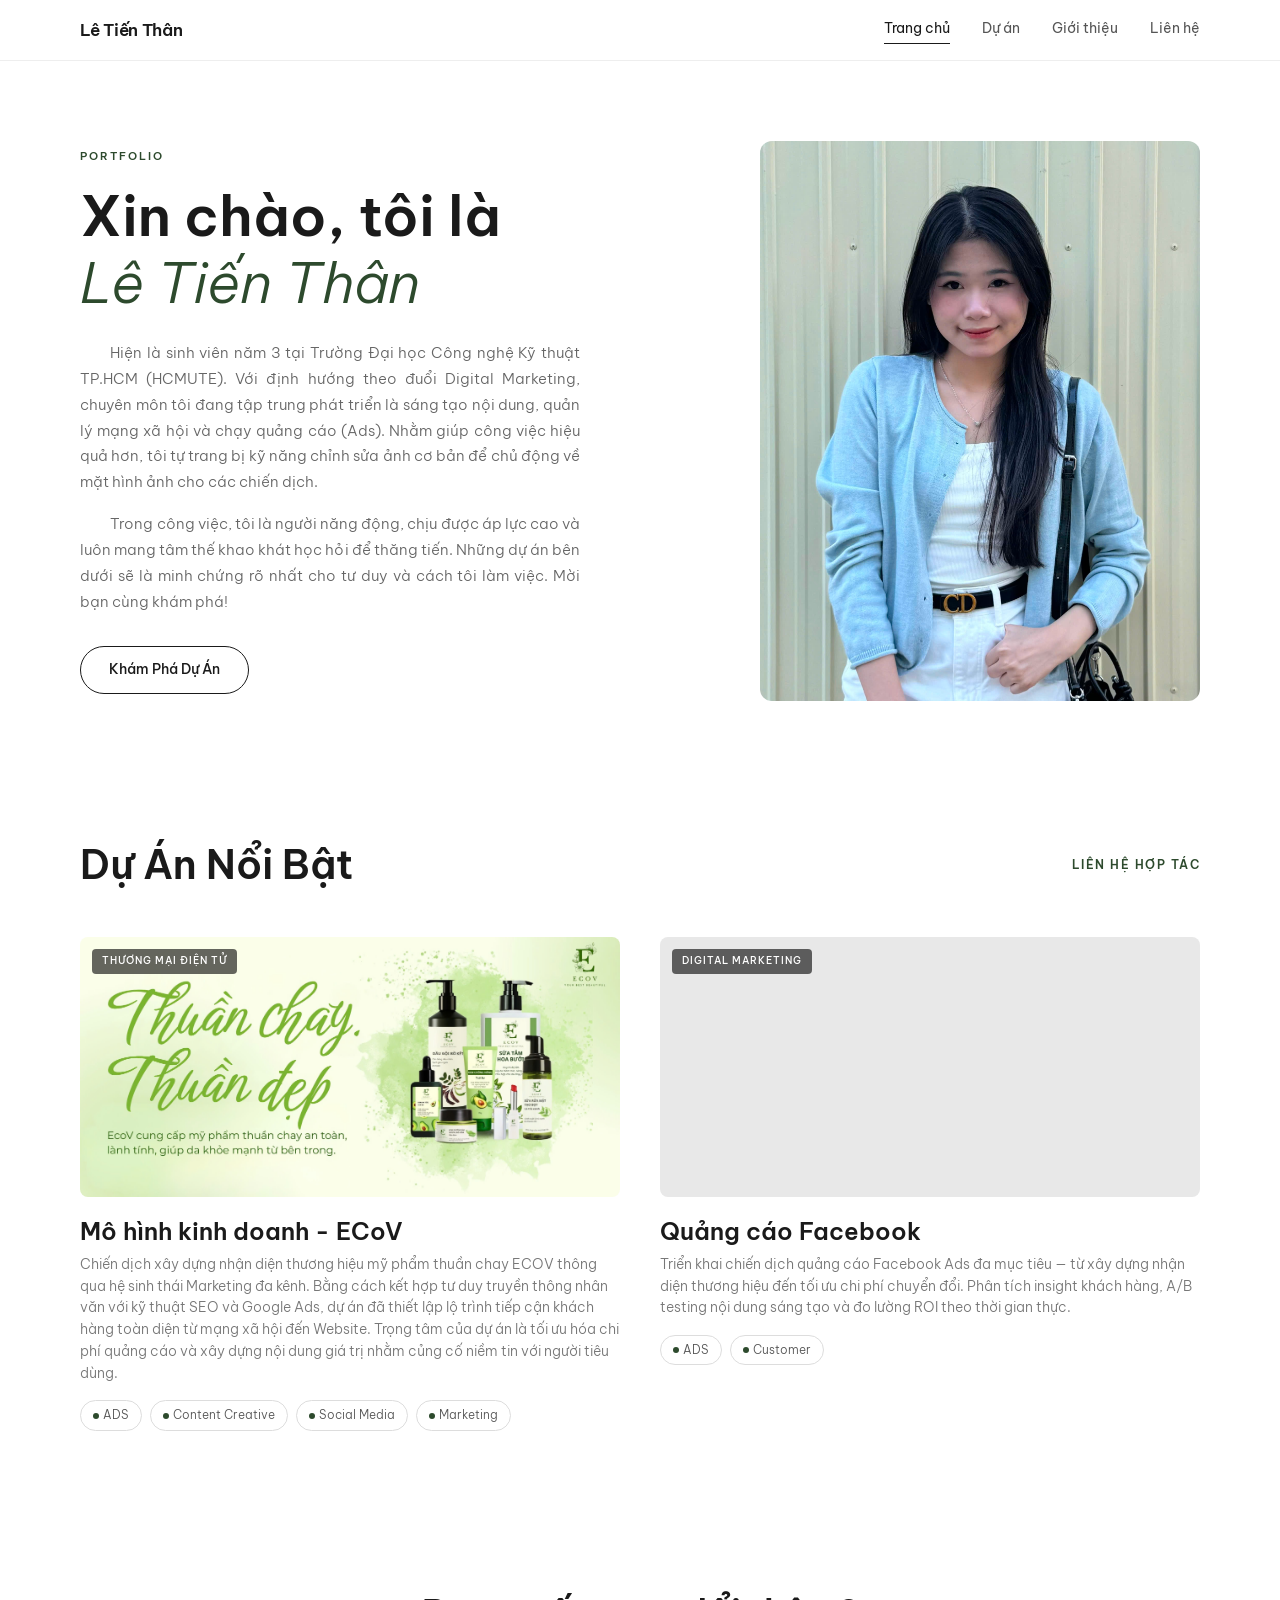
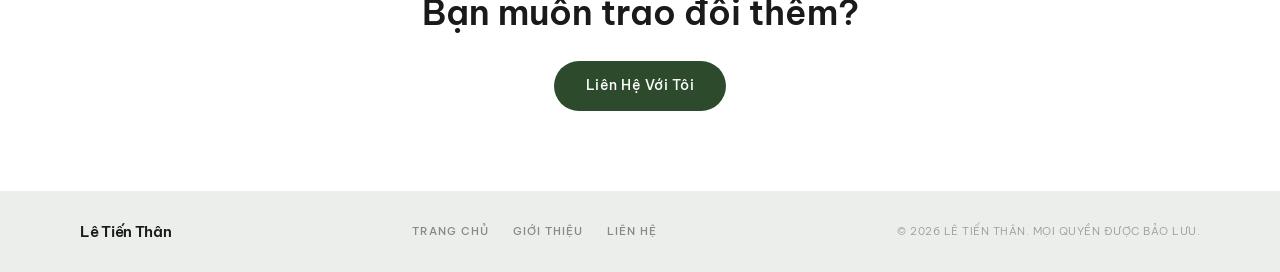
==== commit bf1785c9: "add sản phẩm" ====
--- a/index.html
+++ b/index.html
@@ -42,7 +42,7 @@
         <span class="label-text">Portfolio</span>
         <h1>Xin chào, tôi là <em class="serif-italic">Lê Tiến Thân</em></h1>
         <p>Hiện là sinh viên năm 3 tại Trường Đại học Công nghệ Kỹ thuật TP.HCM (HCMUTE). Với định hướng theo đuổi
-          Digital Marketing, chuyên môn tôi đang tập trung phát triển là sáng tạo nội dung (Content), quản lý mạng xã
+          Digital Marketing, chuyên môn tôi đang tập trung phát triển là sáng tạo nội dung, quản lý mạng xã
           hội và chạy quảng cáo (Ads). Nhằm giúp công việc hiệu quả hơn, tôi tự trang bị kỹ năng chỉnh sửa ảnh cơ bản để
           chủ động về mặt hình ảnh cho các chiến dịch.</p>
         <p>Trong công việc, tôi là người năng động, chịu được áp lực cao và luôn mang tâm thế khao khát học hỏi để thăng
@@ -73,12 +73,13 @@
             <img src="images/project-1.png" alt="Mô hình kinh doanh - ECoV" onerror="this.style.display='none'">
           </div>
           <h3>Mô hình kinh doanh - ECoV</h3>
-          <p>Xây dựng hệ thống thương mại điện tử toàn diện từ giao diện người dùng đến quy trình thanh toán. Tập trung
-            tối ưu trải nghiệm mua sắm trực quan, tăng tỷ lệ chuyển đổi và giữ chân khách hàng thông qua thiết kế UX dựa
-            trên dữ liệu hành vi.</p>
+          <p>Chiến dịch xây dựng nhận diện thương hiệu mỹ phẩm thuần chay ECOV thông qua hệ sinh thái Marketing đa kênh. Bằng cách kết hợp tư duy truyền thông nhân văn với kỹ thuật SEO và Google Ads, dự án đã thiết lập lộ trình tiếp cận khách hàng toàn diện từ mạng xã hội đến Website.
+             Trọng tâm của dự án là tối ưu hóa chi phí quảng cáo và xây dựng nội dung giá trị nhằm củng cố niềm tin với người tiêu dùng.</p>
           <div class="project-tags">
             <span class="tag"><span class="dot"></span> ADS</span>
-            <span class="tag"><span class="dot"></span> Customer</span>
+            <span class="tag"><span class="dot"></span> Content Creative</span>
+            <span class="tag"><span class="dot"></span> Social Media</span>
+            <span class="tag"><span class="dot"></span> Marketing</span>
           </div>
         </a>
 
--- a/styles.css
+++ b/styles.css
@@ -1742,6 +1742,73 @@
   z-index: 1;
 }
 
+.design-gallery {
+  display: grid;
+  grid-template-columns: repeat(auto-fill, minmax(220px, 1fr));
+  gap: 24px;
+}
+
+.design-item {
+  position: relative;
+  background: #fdfdfd;
+  border-radius: 12px;
+  overflow: hidden;
+  border: 1px solid #eaeaea;
+  box-shadow: 0 4px 16px rgba(0,0,0,0.03);
+  transition: transform 0.3s ease, box-shadow 0.3s ease;
+  aspect-ratio: 1 / 1;
+}
+
+.design-item:hover {
+  transform: translateY(-6px);
+  box-shadow: 0 12px 24px rgba(0,0,0,0.08);
+  border-color: #2d4a2d;
+}
+
+.design-item img {
+  width: 100%;
+  height: 100%;
+  object-fit: cover;
+  display: block;
+  transition: transform 0.5s cubic-bezier(0.25, 0.46, 0.45, 0.94);
+  position: relative;
+  z-index: 2;
+}
+
+.design-item:hover img {
+  transform: scale(1.08);
+}
+
+.design-info {
+  position: absolute;
+  bottom: 0;
+  left: 0;
+  right: 0;
+  background: linear-gradient(transparent, rgba(0,0,0,0.85));
+  padding: 30px 20px 16px;
+  color: #fff;
+  transform: translateY(100%);
+  transition: transform 0.3s ease;
+  z-index: 3;
+}
+
+.design-item:hover .design-info {
+  transform: translateY(0);
+}
+
+.design-info h4 {
+  font-size: 0.95rem;
+  font-weight: 600;
+  margin-bottom: 4px;
+  color: #fff;
+}
+
+.design-info p {
+  font-size: 0.75rem;
+  color: #ddd;
+  margin: 0;
+}
+
 @media (max-width: 576px) {
   .results-gallery {
     grid-template-columns: 1fr;
@@ -1749,4 +1816,14 @@
   .stats-grid {
     grid-template-columns: 1fr 1fr;
   }
+  .design-gallery {
+    grid-template-columns: repeat(2, 1fr);
+    gap: 16px;
+  }
+}
+
+@media (max-width: 400px) {
+  .design-gallery {
+    grid-template-columns: 1fr;
+  }
 }
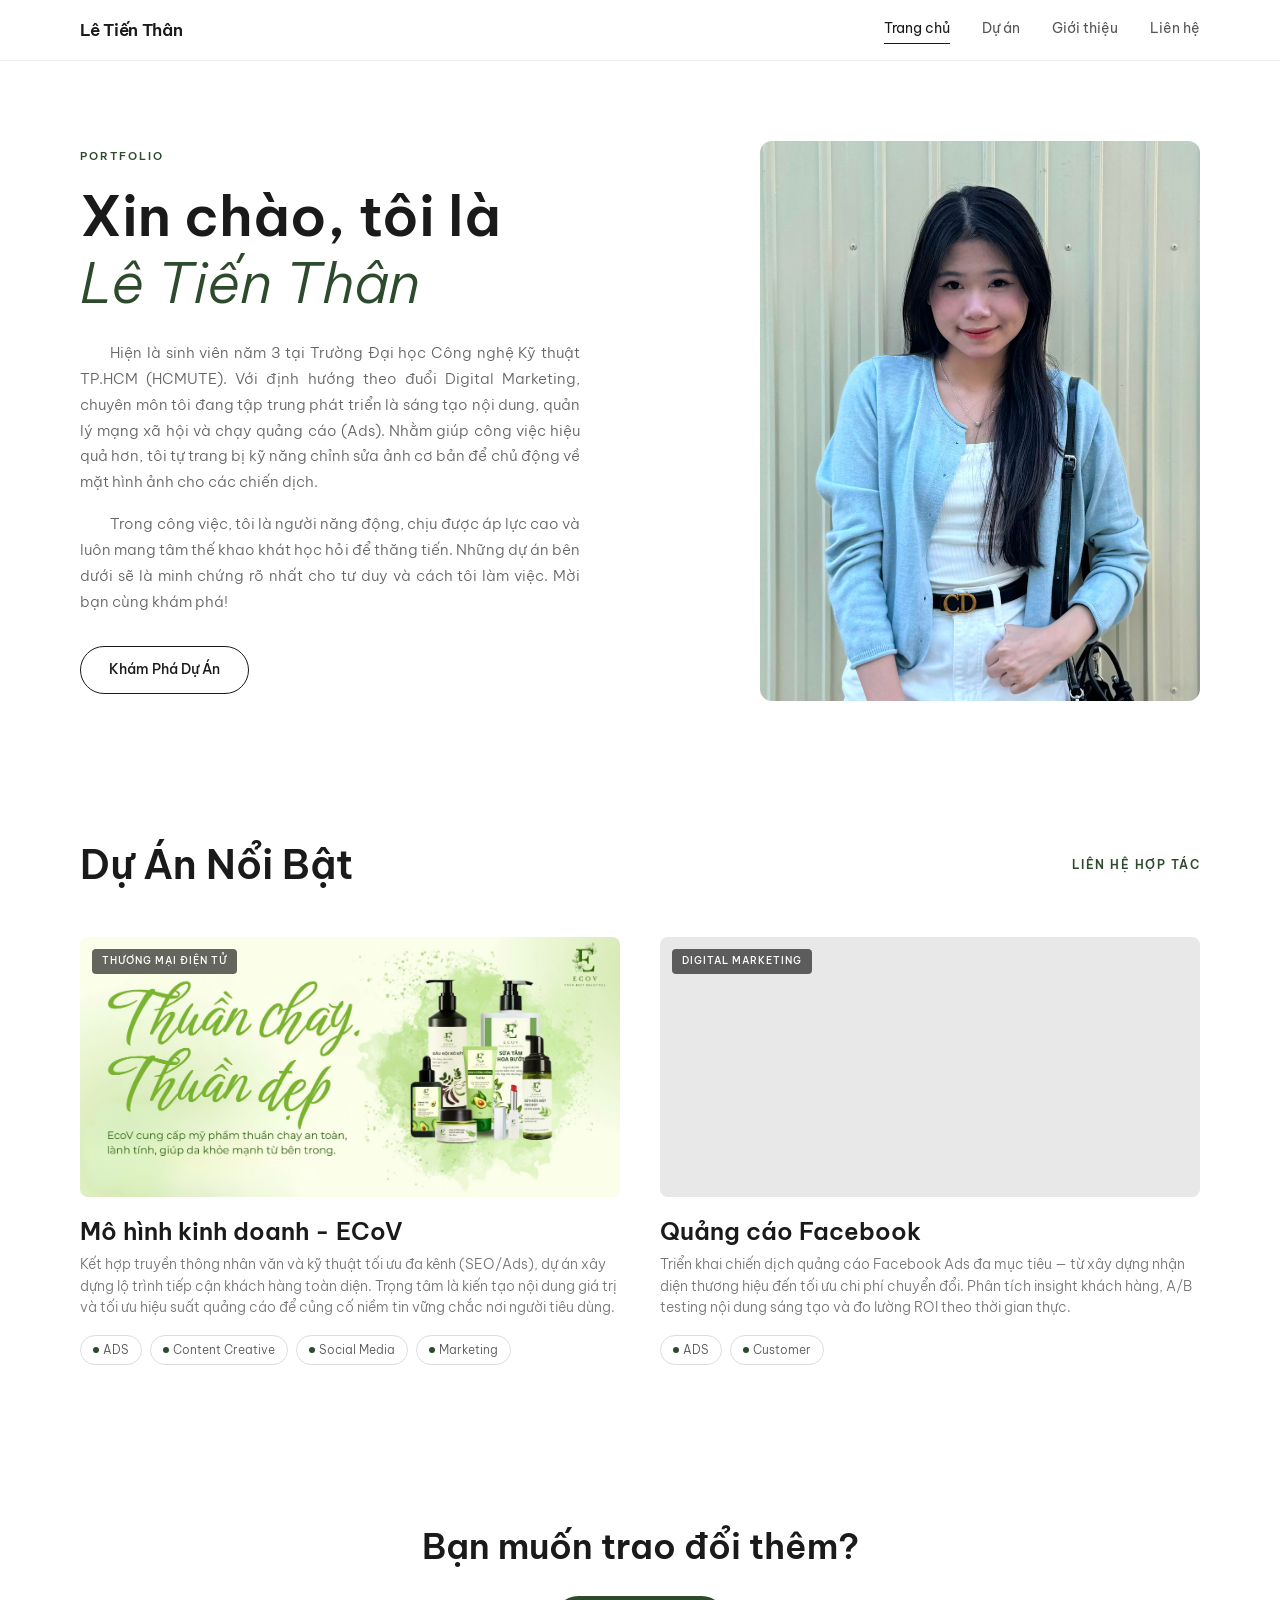
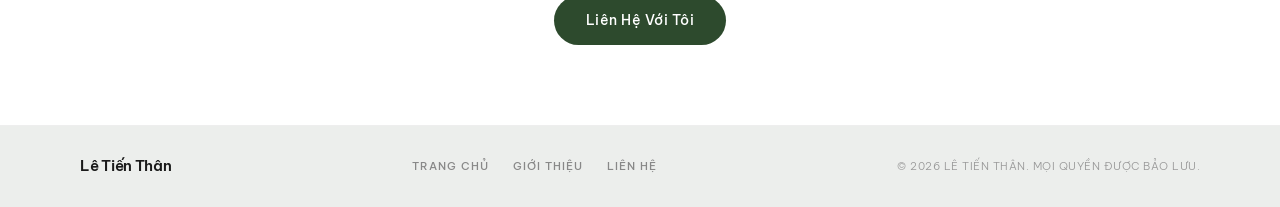
==== commit 1dc24759: "chỉnh" ====
--- a/index.html
+++ b/index.html
@@ -73,8 +73,7 @@
             <img src="images/project-1.png" alt="Mô hình kinh doanh - ECoV" onerror="this.style.display='none'">
           </div>
           <h3>Mô hình kinh doanh - ECoV</h3>
-          <p>Chiến dịch xây dựng nhận diện thương hiệu mỹ phẩm thuần chay ECOV thông qua hệ sinh thái Marketing đa kênh. Bằng cách kết hợp tư duy truyền thông nhân văn với kỹ thuật SEO và Google Ads, dự án đã thiết lập lộ trình tiếp cận khách hàng toàn diện từ mạng xã hội đến Website.
-             Trọng tâm của dự án là tối ưu hóa chi phí quảng cáo và xây dựng nội dung giá trị nhằm củng cố niềm tin với người tiêu dùng.</p>
+          <p>Kết hợp truyền thông nhân văn và kỹ thuật tối ưu đa kênh (SEO/Ads), dự án xây dựng lộ trình tiếp cận khách hàng toàn diện. Trọng tâm là kiến tạo nội dung giá trị và tối ưu hiệu suất quảng cáo để củng cố niềm tin vững chắc nơi người tiêu dùng.</p>
           <div class="project-tags">
             <span class="tag"><span class="dot"></span> ADS</span>
             <span class="tag"><span class="dot"></span> Content Creative</span>
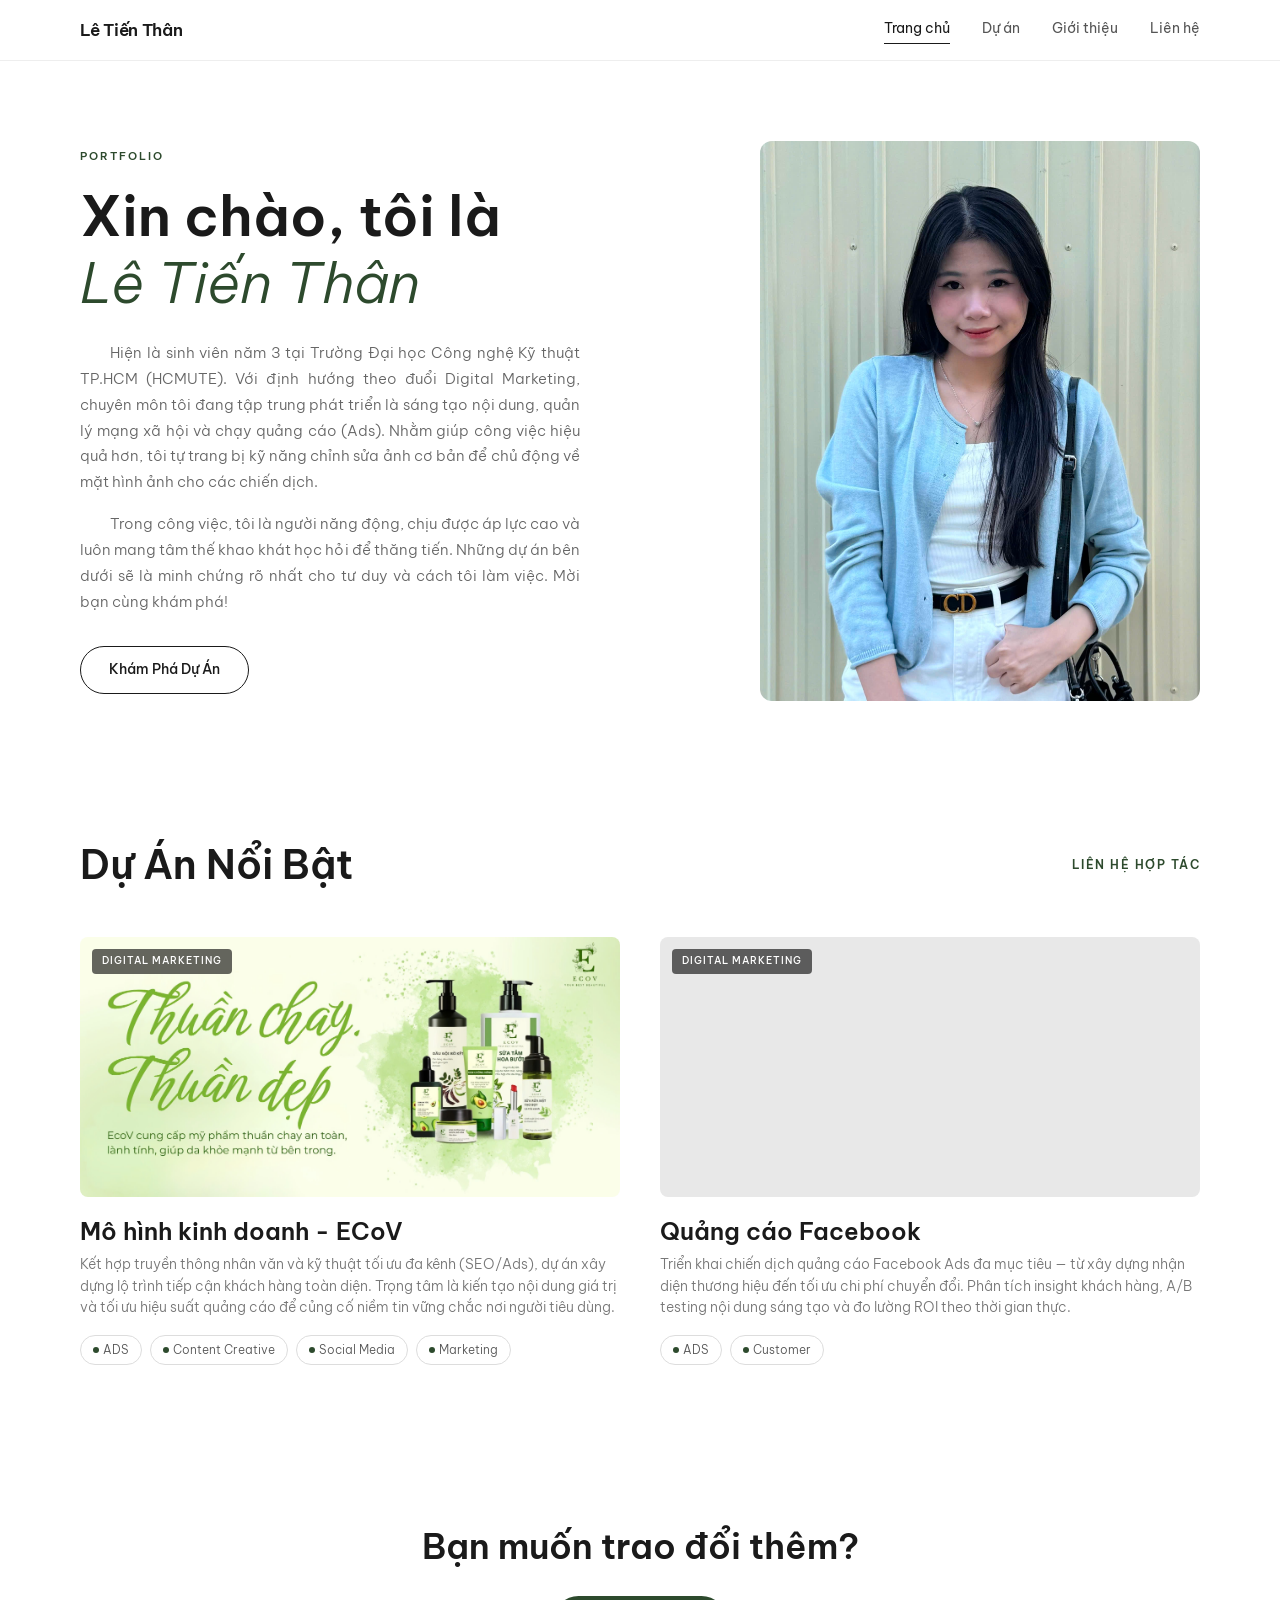
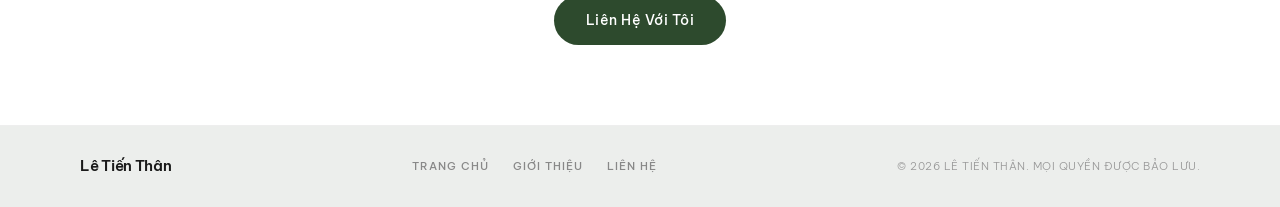
==== commit cb8fc2cd: "thêm link tham khảo" ====
--- a/index.html
+++ b/index.html
@@ -69,7 +69,7 @@
         <!-- Project 1: ECoV -->
         <a href="project-ecov.html" class="project-card">
           <div class="project-card-image">
-            <span class="badge">Thương mại điện tử</span>
+            <span class="badge">Digital Marketing</span>
             <img src="images/project-1.png" alt="Mô hình kinh doanh - ECoV" onerror="this.style.display='none'">
           </div>
           <h3>Mô hình kinh doanh - ECoV</h3>
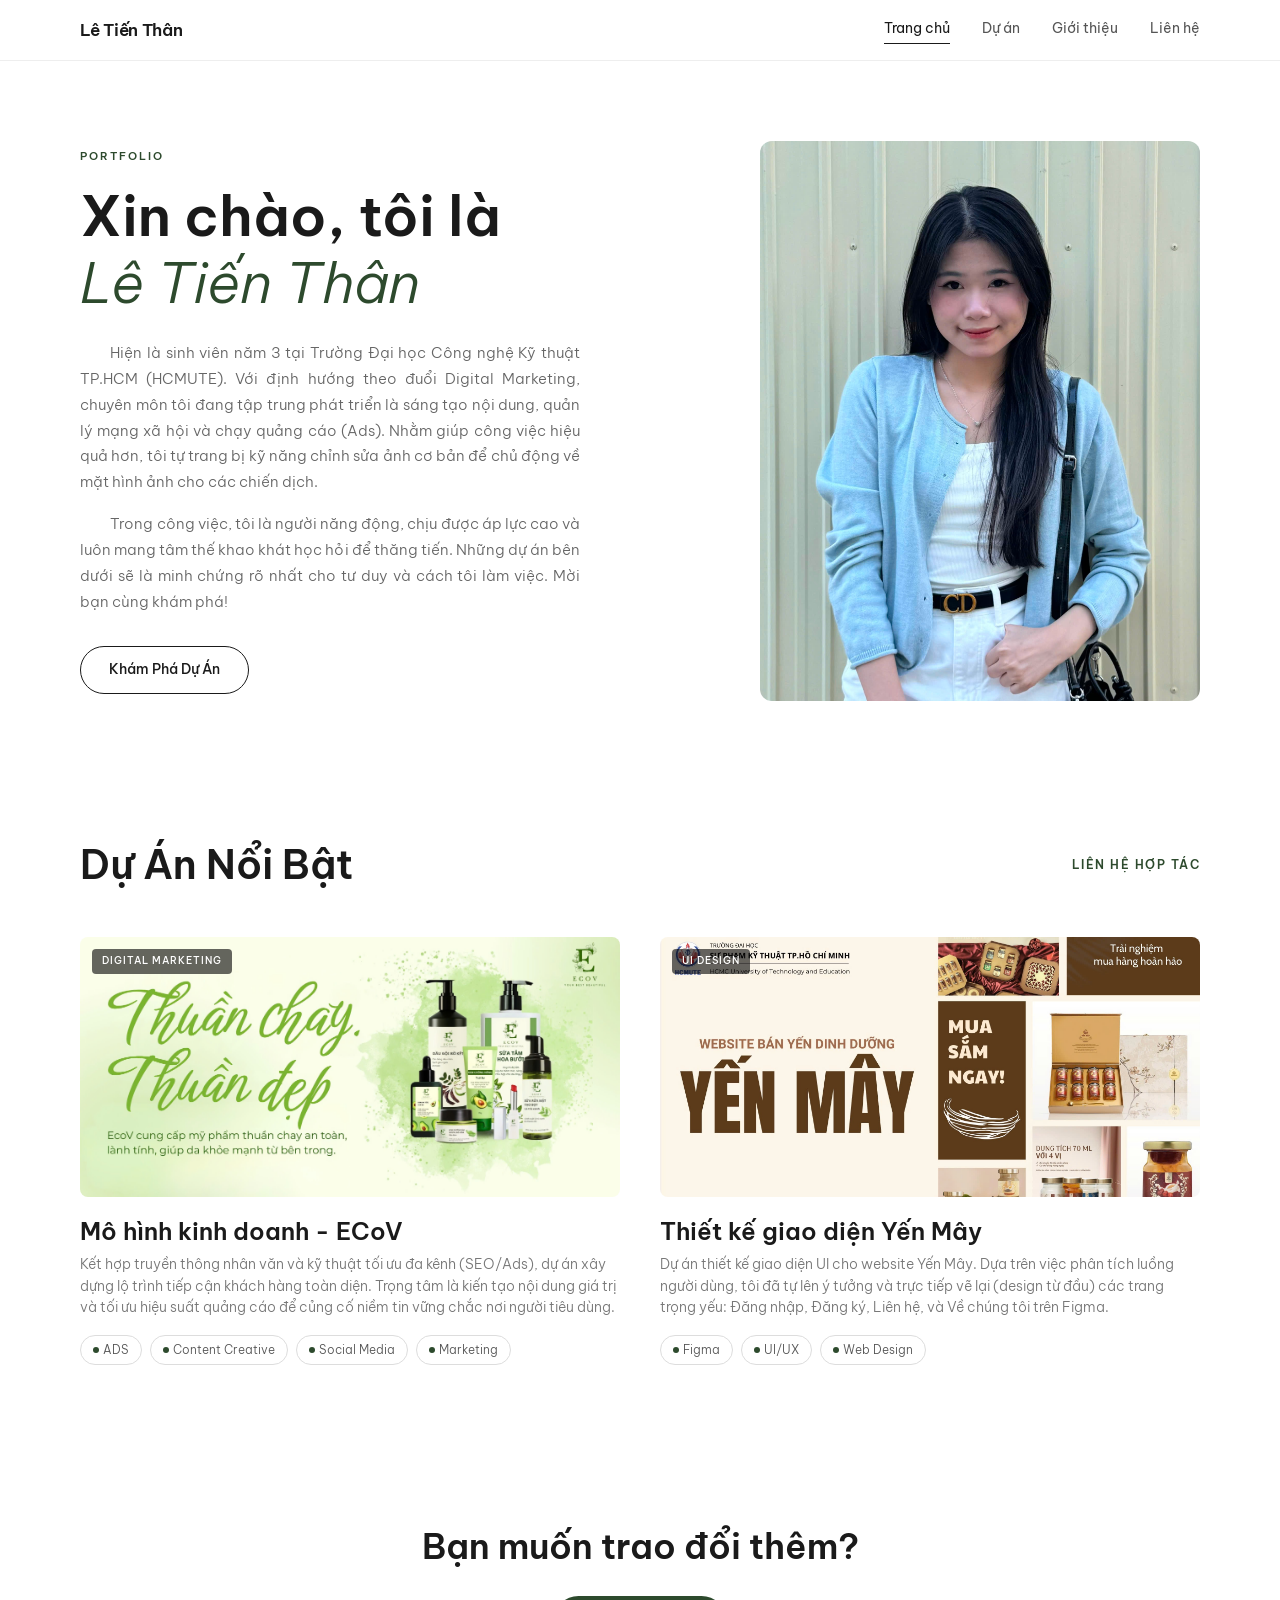
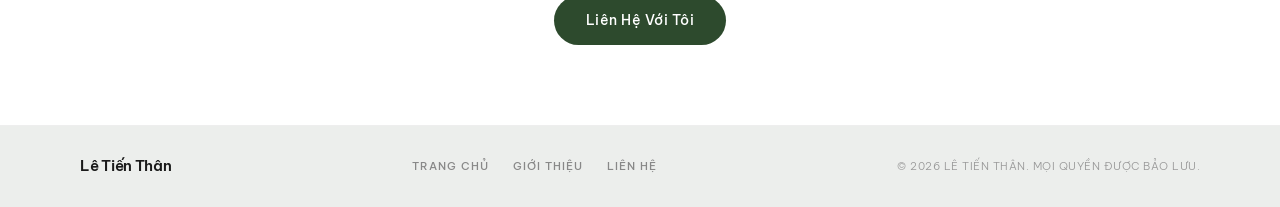
==== commit 581984fb: "project 2" ====
--- a/index.html
+++ b/index.html
@@ -82,19 +82,18 @@
           </div>
         </a>
 
-        <!-- Project 2: Quảng cáo Facebook -->
+        <!-- Project 2: Thiết kế UI/UX -->
         <a href="project-fbads.html" class="project-card">
           <div class="project-card-image">
-            <span class="badge">Digital Marketing</span>
-            <img src="images/project-2.jpg" alt="Quảng cáo Facebook" onerror="this.style.display='none'">
+            <span class="badge">UI Design</span>
+            <img src="images/project-ym-cover.png" alt="Thiết kế UI/UX Yến Mây" onerror="this.style.display='none'">
           </div>
-          <h3>Quảng cáo Facebook</h3>
-          <p>Triển khai chiến dịch quảng cáo Facebook Ads đa mục tiêu — từ xây dựng nhận diện thương hiệu đến tối ưu chi
-            phí chuyển đổi. Phân tích insight khách hàng, A/B testing nội dung sáng tạo và đo lường ROI theo thời gian
-            thực.</p>
+          <h3>Thiết kế giao diện Yến Mây</h3>
+          <p>Dự án thiết kế giao diện UI cho website Yến Mây. Dựa trên việc phân tích luồng người dùng, tôi đã tự lên ý tưởng và trực tiếp vẽ lại (design từ đầu) các trang trọng yếu: Đăng nhập, Đăng ký, Liên hệ, và Về chúng tôi trên Figma.</p>
           <div class="project-tags">
-            <span class="tag"><span class="dot"></span> ADS</span>
-            <span class="tag"><span class="dot"></span> Customer</span>
+            <span class="tag"><span class="dot"></span> Figma</span>
+            <span class="tag"><span class="dot"></span> UI/UX</span>
+            <span class="tag"><span class="dot"></span> Web Design</span>
           </div>
         </a>
 
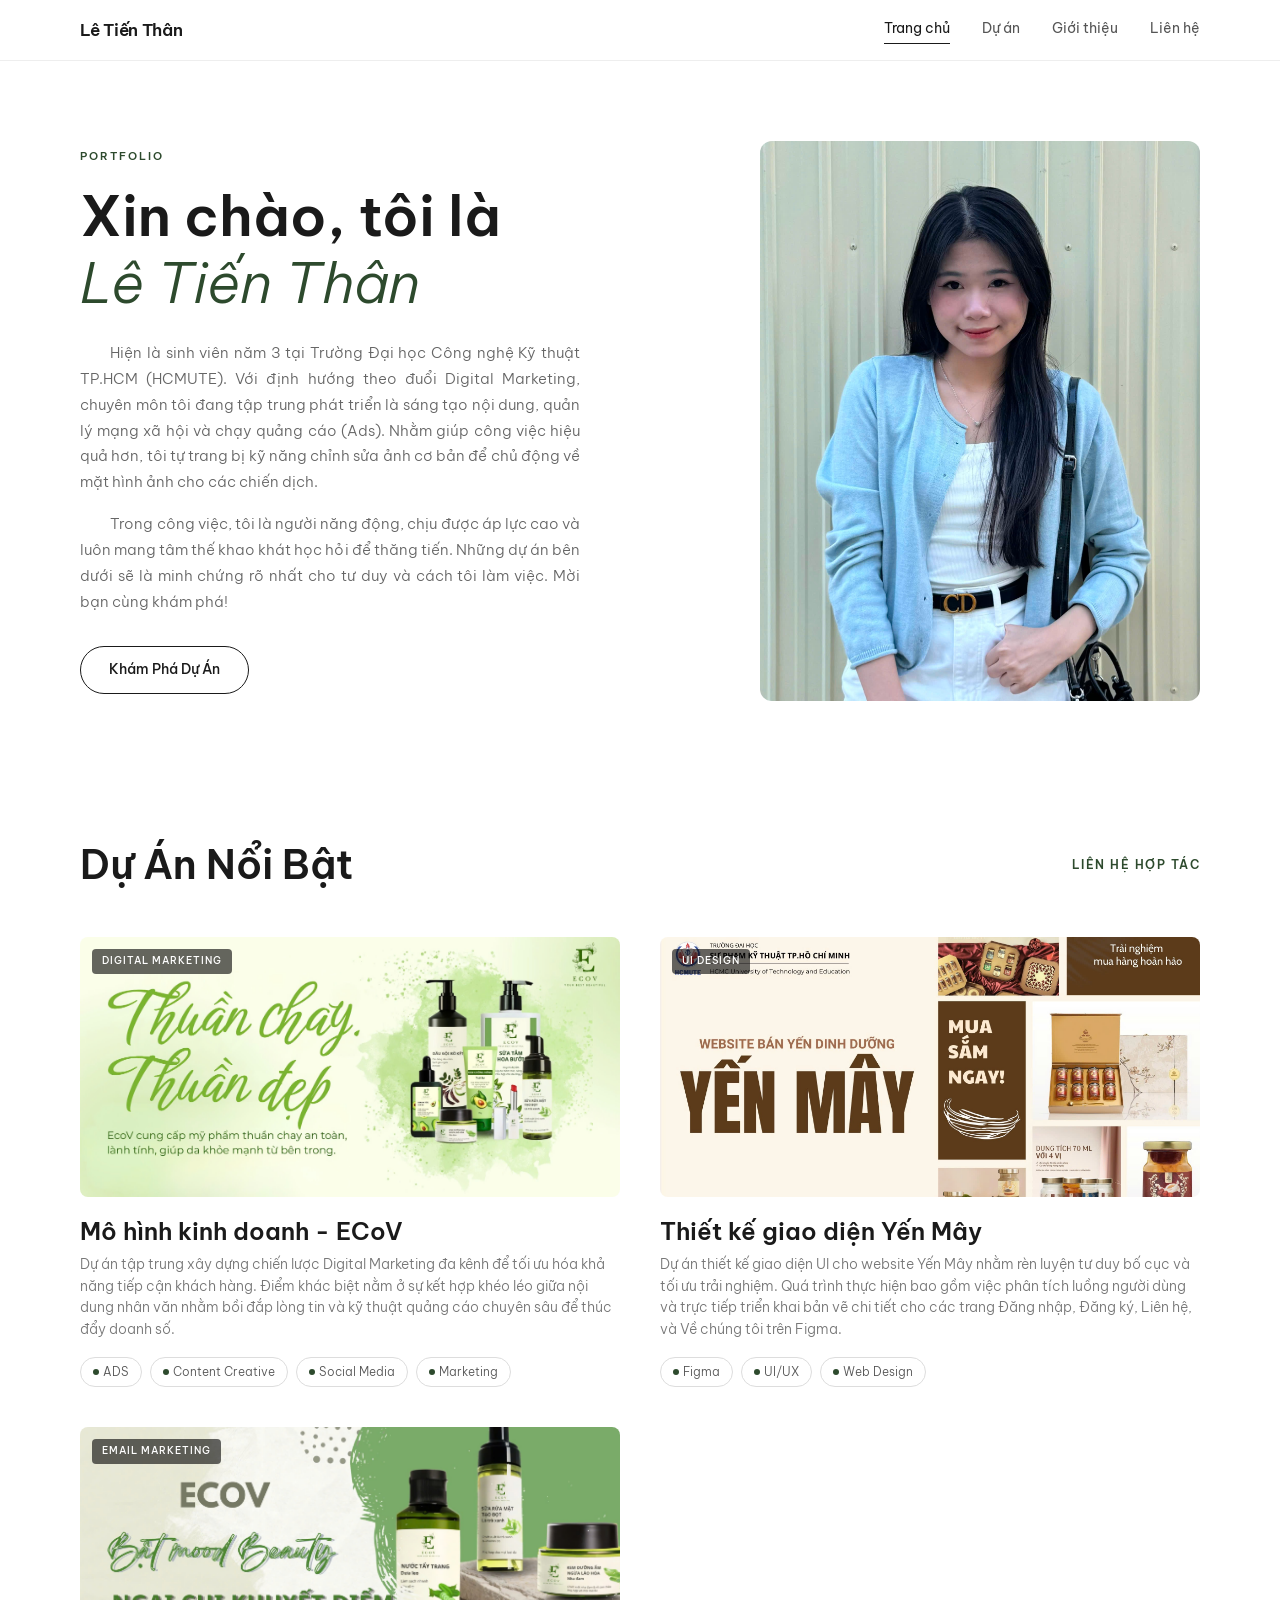
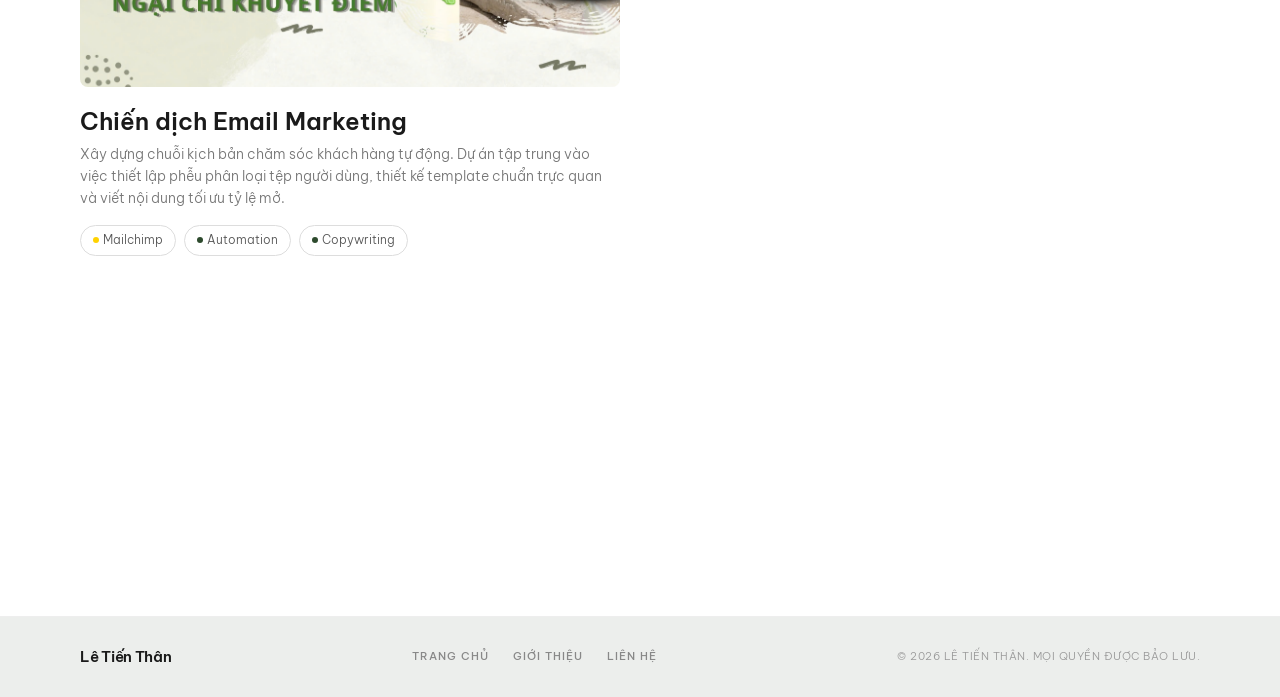
==== commit 665e0bff: "gần hoàn chỉnh" ====
--- a/index.html
+++ b/index.html
@@ -73,7 +73,7 @@
             <img src="images/project-1.png" alt="Mô hình kinh doanh - ECoV" onerror="this.style.display='none'">
           </div>
           <h3>Mô hình kinh doanh - ECoV</h3>
-          <p>Kết hợp truyền thông nhân văn và kỹ thuật tối ưu đa kênh (SEO/Ads), dự án xây dựng lộ trình tiếp cận khách hàng toàn diện. Trọng tâm là kiến tạo nội dung giá trị và tối ưu hiệu suất quảng cáo để củng cố niềm tin vững chắc nơi người tiêu dùng.</p>
+          <p>Dự án tập trung xây dựng chiến lược Digital Marketing đa kênh để tối ưu hóa khả năng tiếp cận khách hàng. Điểm khác biệt nằm ở sự kết hợp khéo léo giữa nội dung nhân văn nhằm bồi đắp lòng tin và kỹ thuật quảng cáo chuyên sâu để thúc đẩy doanh số.</p>
           <div class="project-tags">
             <span class="tag"><span class="dot"></span> ADS</span>
             <span class="tag"><span class="dot"></span> Content Creative</span>
@@ -89,11 +89,26 @@
             <img src="images/project-ym-cover.png" alt="Thiết kế UI/UX Yến Mây" onerror="this.style.display='none'">
           </div>
           <h3>Thiết kế giao diện Yến Mây</h3>
-          <p>Dự án thiết kế giao diện UI cho website Yến Mây. Dựa trên việc phân tích luồng người dùng, tôi đã tự lên ý tưởng và trực tiếp vẽ lại (design từ đầu) các trang trọng yếu: Đăng nhập, Đăng ký, Liên hệ, và Về chúng tôi trên Figma.</p>
+          <p>Dự án thiết kế giao diện UI cho website Yến Mây nhằm rèn luyện tư duy bố cục và tối ưu trải nghiệm. Quá trình thực hiện bao gồm việc phân tích luồng người dùng và trực tiếp triển khai bản vẽ chi tiết cho các trang Đăng nhập, Đăng ký, Liên hệ, và Về chúng tôi trên Figma.</p>
           <div class="project-tags">
             <span class="tag"><span class="dot"></span> Figma</span>
             <span class="tag"><span class="dot"></span> UI/UX</span>
             <span class="tag"><span class="dot"></span> Web Design</span>
+          </div>
+        </a>
+
+        <!-- Project 3: Email Marketing -->
+        <a href="project-email.html" class="project-card">
+          <div class="project-card-image">
+            <span class="badge">Email Marketing</span>
+            <img src="images/project-email-cover.png" alt="Chiến dịch Email Marketing" onerror="this.style.display='none'">
+          </div>
+          <h3>Chiến dịch Email Marketing</h3>
+          <p>Xây dựng chuỗi kịch bản chăm sóc khách hàng tự động. Dự án tập trung vào việc thiết lập phễu phân loại tệp người dùng, thiết kế template chuẩn trực quan và viết nội dung tối ưu tỷ lệ mở.</p>
+          <div class="project-tags">
+            <span class="tag"><span class="dot" style="background-color: #ffd200;"></span> Mailchimp</span>
+            <span class="tag"><span class="dot"></span> Automation</span>
+            <span class="tag"><span class="dot"></span> Copywriting</span>
           </div>
         </a>
 
--- a/styles.css
+++ b/styles.css
@@ -1642,6 +1642,56 @@
   color: inherit;
 }
 
+/* EMAIL MOCKUP RESPONSIVE CLASSES */
+.figma-showcase {
+  display: flex;
+  flex-direction: column;
+  gap: 56px;
+  margin-top: 24px;
+}
+
+.figma-item-header {
+  font-size: 1.25rem;
+  font-weight: 600;
+  margin-bottom: 8px;
+}
+
+.figma-item-desc {
+  margin-bottom: 16px;
+  color: var(--text-secondary);
+  line-height: 1.6;
+}
+
+.result-img-wrapper {
+  width: 100%;
+  max-width: 600px;
+  margin: 0 auto;
+  text-align: center;
+  padding: 16px 0;
+}
+
+.email-mockup-img {
+  width: 80%;
+  max-width: 100%;
+  border-radius: 12px;
+  margin: 0 auto;
+  display: block;
+  box-shadow: 0 8px 30px rgba(0,0,0,0.08);
+  transition: transform 0.3s ease;
+}
+
+.email-mockup-img:hover {
+  transform: translateY(-4px);
+}
+
+@media (max-width: 768px) {
+  .email-mockup-img {
+    width: 100%;
+    border-radius: 8px;
+    box-shadow: 0 4px 15px rgba(0,0,0,0.06);
+  }
+}
+
 @media (max-width: 992px) {
   .project-meta {
     flex-wrap: wrap;
